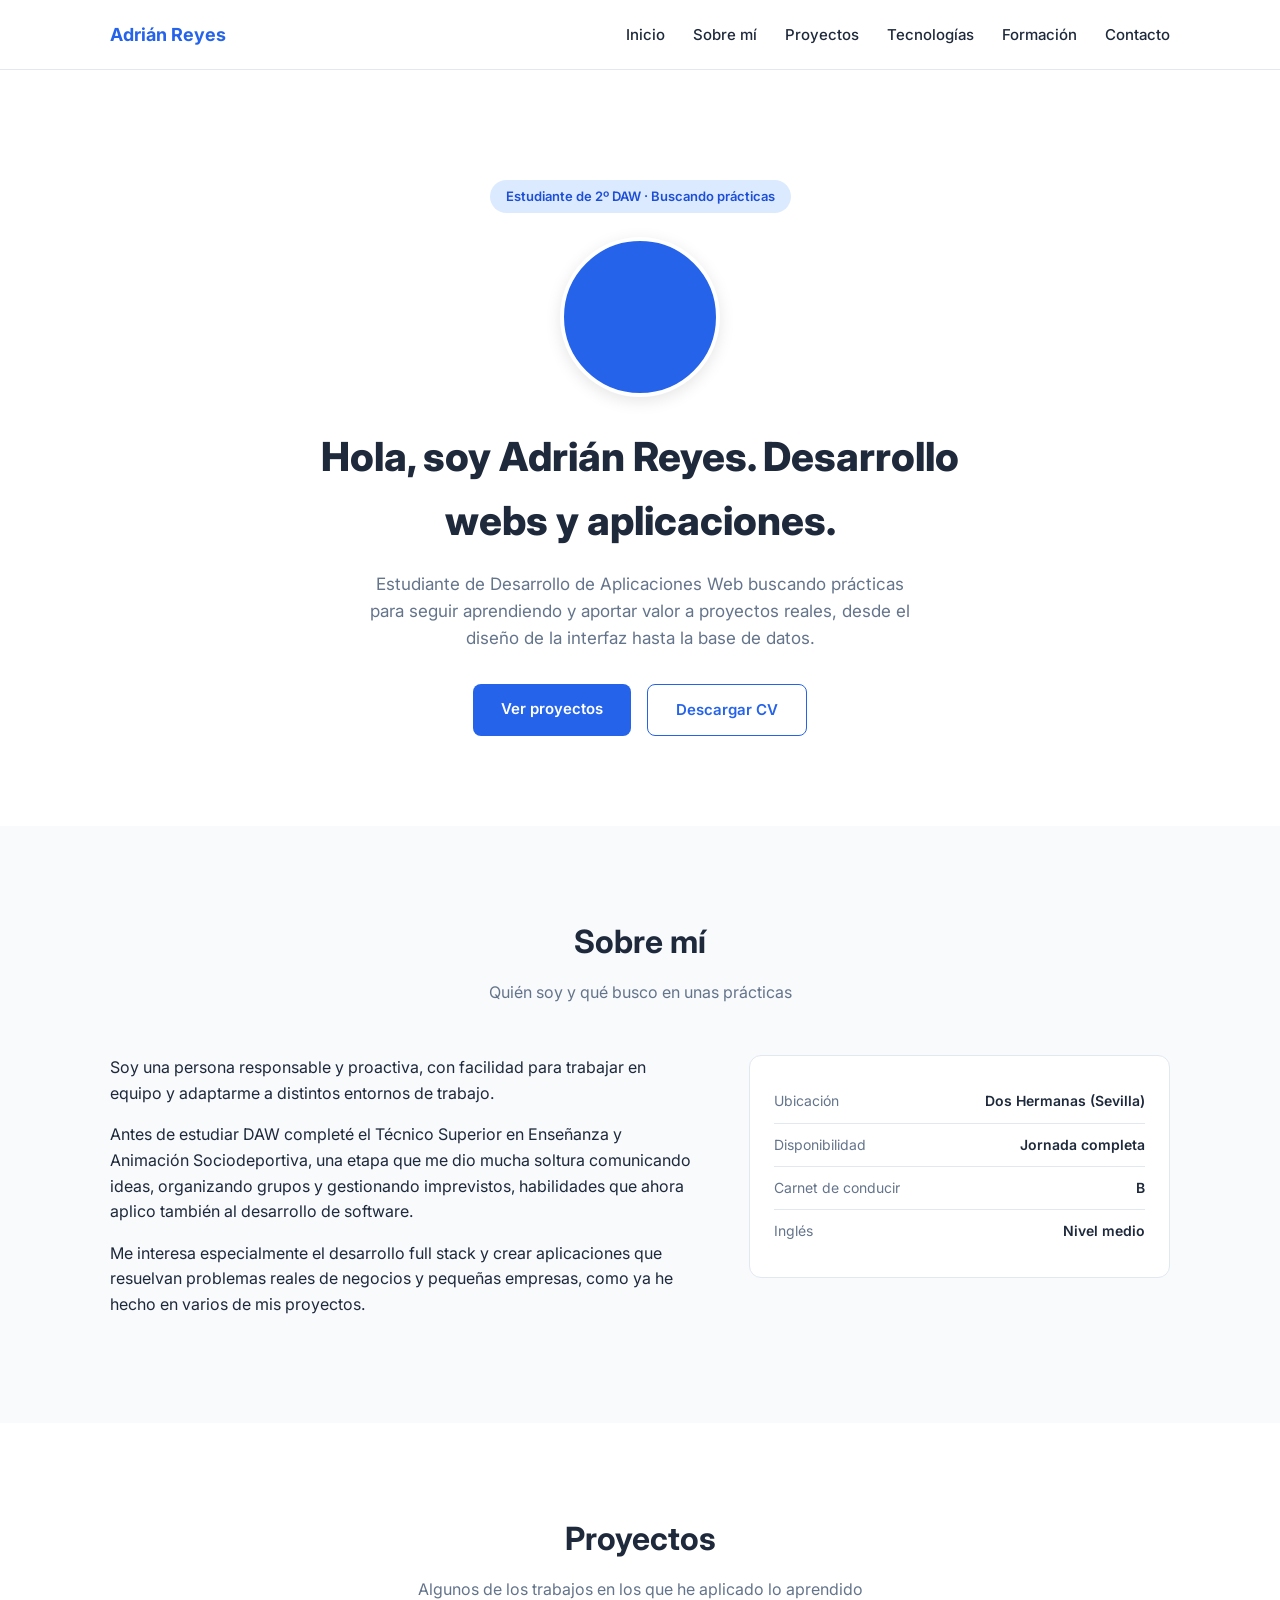
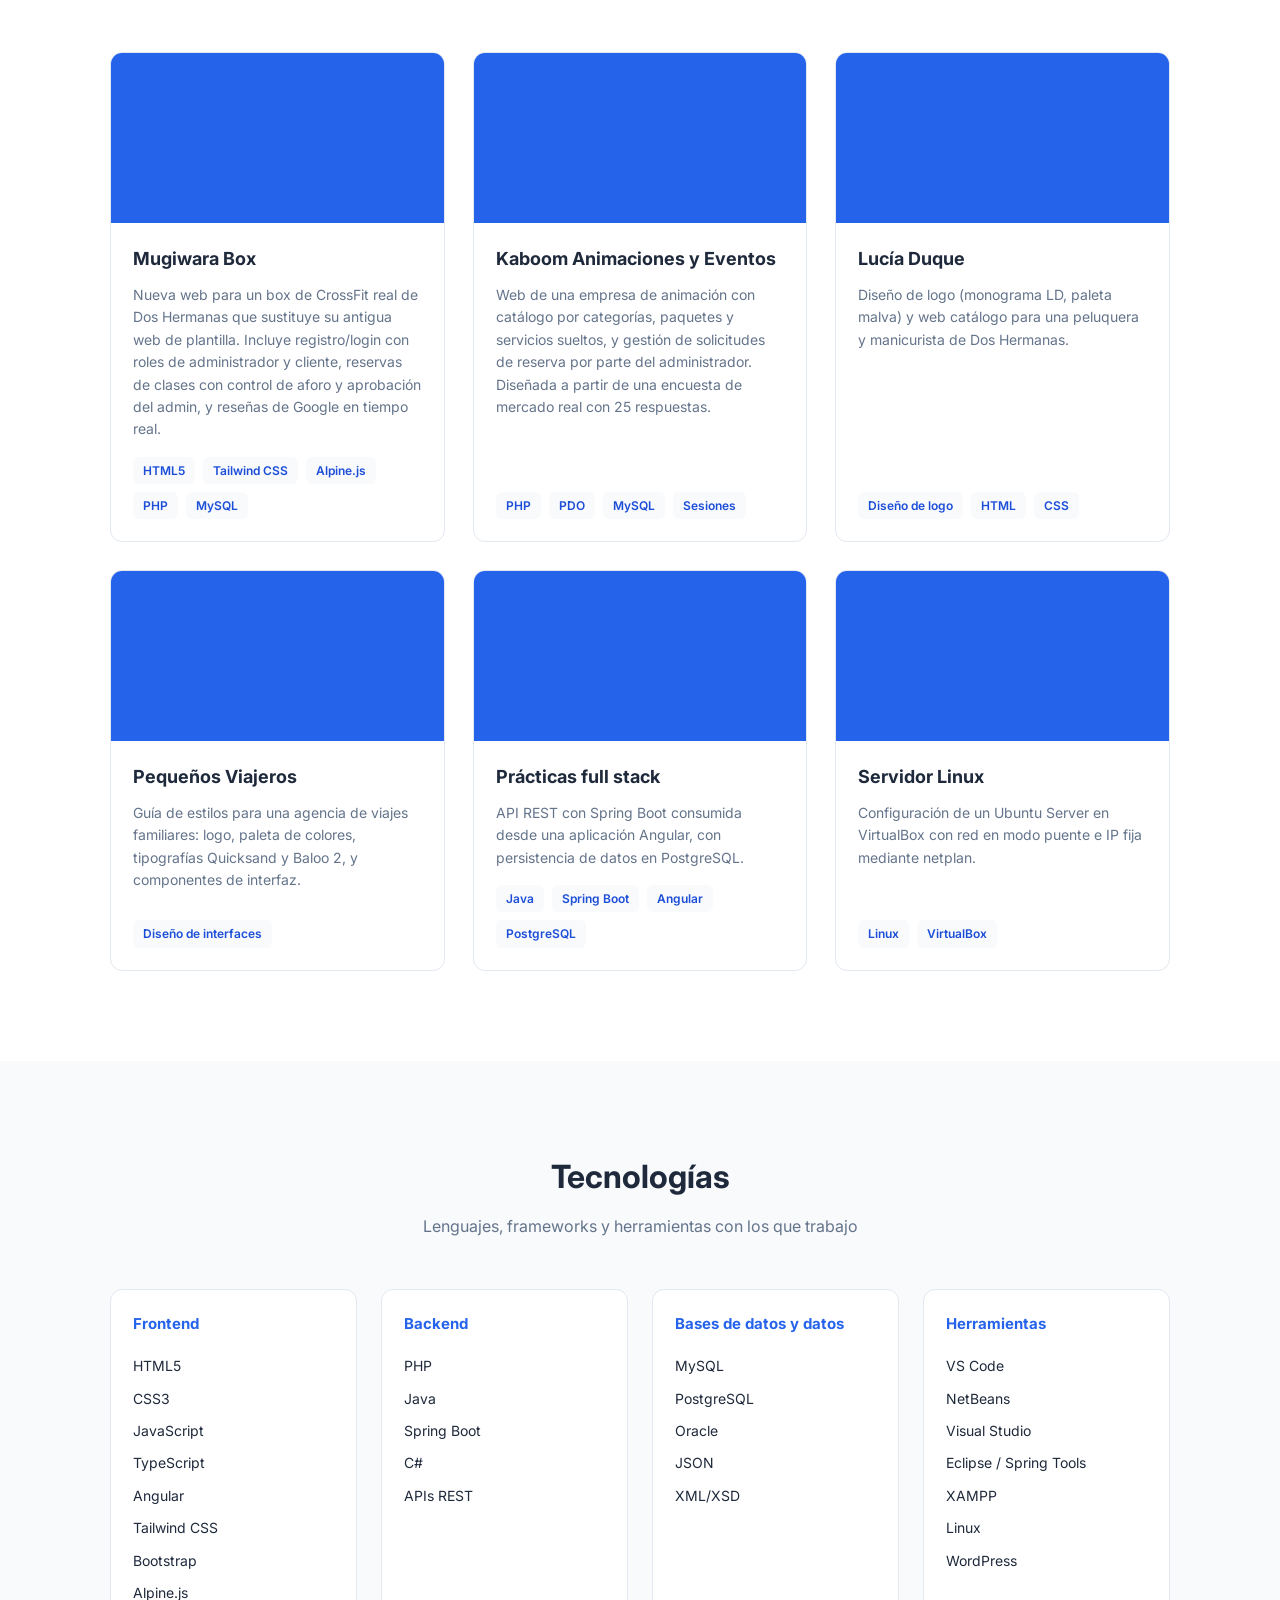
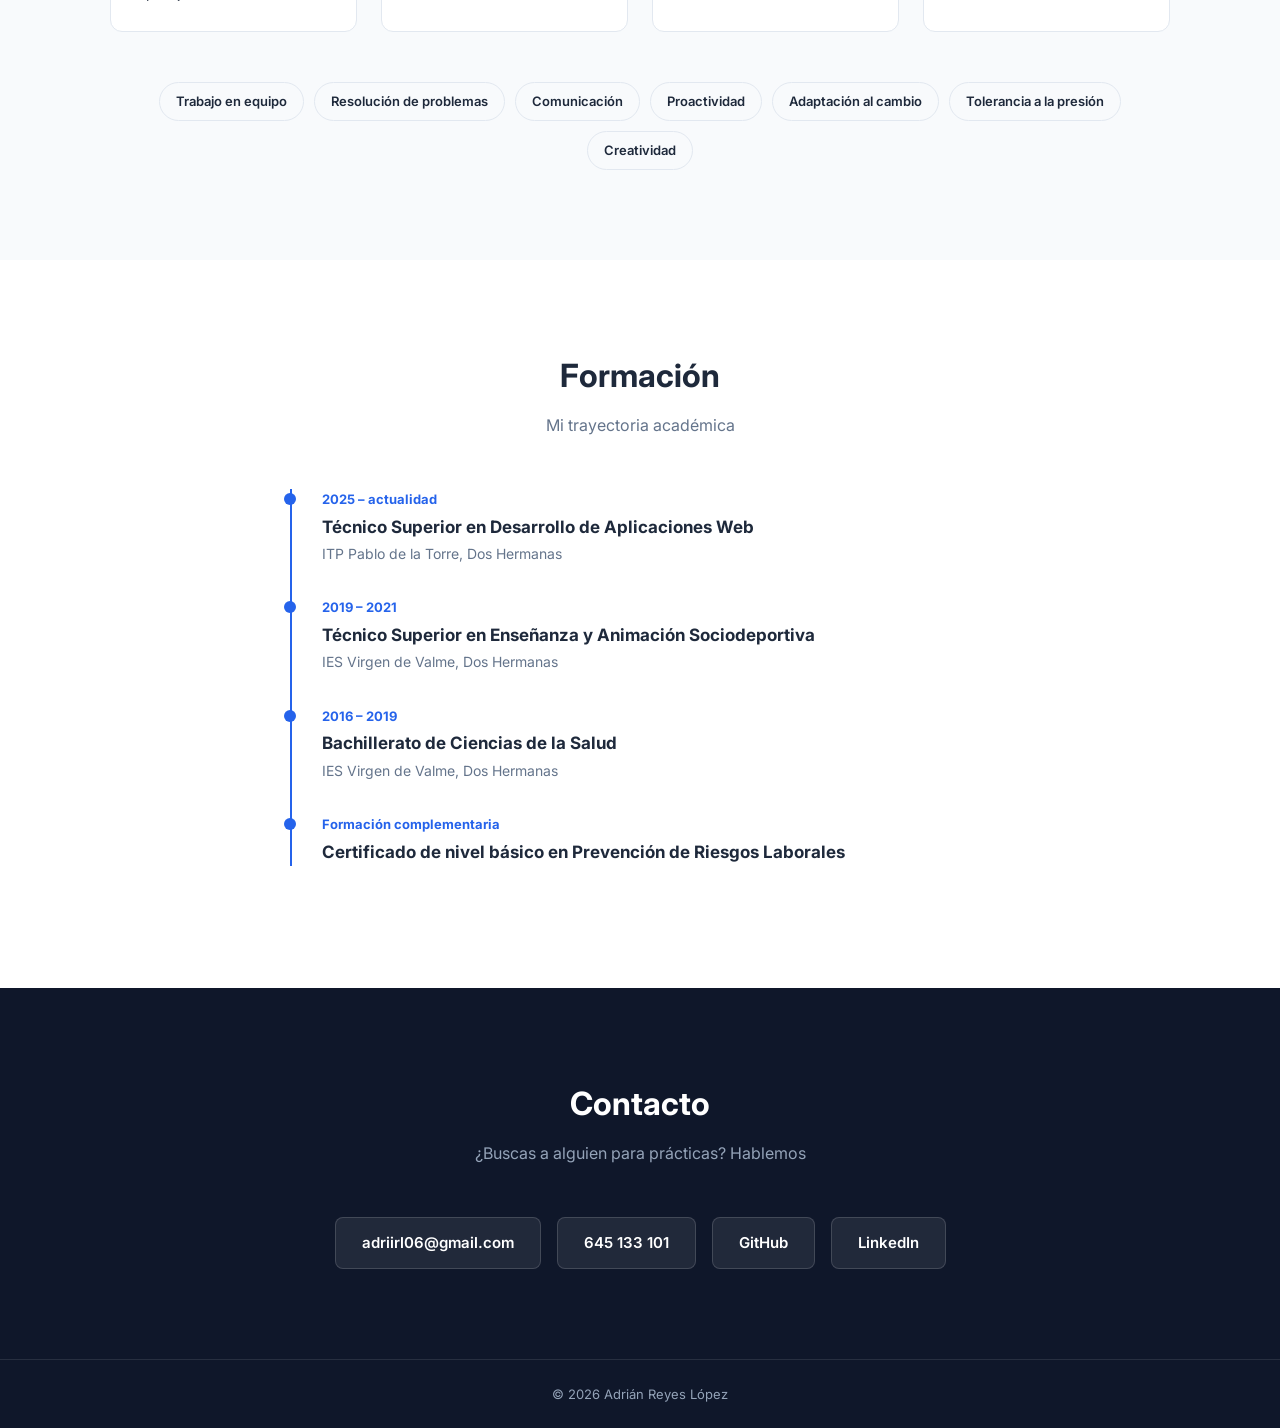
==== index.html @ adaeef22 "Primera versión del portafolio web Portada, sobre mí, proyectos, tecnologías, formación y contacto, " ====
<!DOCTYPE html>
<html lang="es">
<head>
  <meta charset="UTF-8">
  <meta name="viewport" content="width=device-width, initial-scale=1.0">
  <title>Adrián Reyes López · Portafolio</title>
  <link rel="preconnect" href="https://fonts.googleapis.com">
  <link rel="preconnect" href="https://fonts.gstatic.com" crossorigin>
  <link href="https://fonts.googleapis.com/css2?family=Inter:wght@400;500;600;700;800&display=swap" rel="stylesheet">
  <link rel="stylesheet" href="estilos.css">
</head>
<body>

  <!-- ===== CABECERA ===== -->
  <header class="cabecera">
    <div class="contenedor">
      <a href="#portada" class="logo-cabecera">Adrián Reyes</a>
      <nav class="menu-principal">
        <a href="#portada">Inicio</a>
        <a href="#sobre-mi">Sobre mí</a>
        <a href="#proyectos">Proyectos</a>
        <a href="#tecnologias">Tecnologías</a>
        <a href="#formacion">Formación</a>
        <a href="#contacto">Contacto</a>
      </nav>
    </div>
  </header>

  <main>

    <!-- ===== PORTADA ===== -->
    <section id="portada" class="portada">
      <div class="contenedor">
        <span class="etiqueta-portada">Estudiante de 2º DAW · Buscando prácticas</span>
        <div class="foto-perfil"></div>
        <h1 class="titulo-portada">Hola, soy Adrián Reyes. Desarrollo webs y aplicaciones.</h1>
        <p class="texto-portada">
          Estudiante de Desarrollo de Aplicaciones Web buscando prácticas para
          seguir aprendiendo y aportar valor a proyectos reales, desde el
          diseño de la interfaz hasta la base de datos.
        </p>
        <div class="botones-portada">
          <a href="#proyectos" class="boton boton-primario">Ver proyectos</a>
          <a href="cv.html" class="boton boton-secundario">Descargar CV</a>
        </div>
      </div>
    </section>

    <!-- ===== SOBRE MI ===== -->
    <section id="sobre-mi" class="seccion seccion-gris">
      <div class="contenedor">
        <h2 class="titulo-seccion">Sobre mí</h2>
        <p class="subtitulo-seccion">Quién soy y qué busco en unas prácticas</p>
        <div class="bloque-sobre-mi">
          <div class="texto-sobre-mi">
            <p>
              Soy una persona responsable y proactiva, con facilidad para
              trabajar en equipo y adaptarme a distintos entornos de trabajo.
            </p>
            <p>
              Antes de estudiar DAW completé el Técnico Superior en Enseñanza
              y Animación Sociodeportiva, una etapa que me dio mucha soltura
              comunicando ideas, organizando grupos y gestionando imprevistos,
              habilidades que ahora aplico también al desarrollo de software.
            </p>
            <p>
              Me interesa especialmente el desarrollo full stack y crear
              aplicaciones que resuelvan problemas reales de negocios y
              pequeñas empresas, como ya he hecho en varios de mis proyectos.
            </p>
          </div>
          <ul class="lista-datos-rapidos">
            <li><span>Ubicación</span><span>Dos Hermanas (Sevilla)</span></li>
            <li><span>Disponibilidad</span><span>Jornada completa</span></li>
            <li><span>Carnet de conducir</span><span>B</span></li>
            <li><span>Inglés</span><span>Nivel medio</span></li>
          </ul>
        </div>
      </div>
    </section>

    <!-- ===== PROYECTOS ===== -->
    <section id="proyectos" class="seccion">
      <div class="contenedor">
        <h2 class="titulo-seccion">Proyectos</h2>
        <p class="subtitulo-seccion">Algunos de los trabajos en los que he aplicado lo aprendido</p>
        <div class="rejilla-proyectos">

          <article class="tarjeta-proyecto">
            <div class="imagen-proyecto imagen-mugiwara"></div>
            <div class="cuerpo-tarjeta">
              <h3 class="titulo-tarjeta">Mugiwara Box</h3>
              <p class="descripcion-tarjeta">
                Nueva web para un box de CrossFit real de Dos Hermanas que
                sustituye su antigua web de plantilla. Incluye registro/login
                con roles de administrador y cliente, reservas de clases con
                control de aforo y aprobación del admin, y reseñas de Google
                en tiempo real.
              </p>
              <div class="etiquetas-tecnologia">
                <span class="etiqueta-tecnologia">HTML5</span>
                <span class="etiqueta-tecnologia">Tailwind CSS</span>
                <span class="etiqueta-tecnologia">Alpine.js</span>
                <span class="etiqueta-tecnologia">PHP</span>
                <span class="etiqueta-tecnologia">MySQL</span>
              </div>
            </div>
          </article>

          <article class="tarjeta-proyecto">
            <div class="imagen-proyecto imagen-kaboom"></div>
            <div class="cuerpo-tarjeta">
              <h3 class="titulo-tarjeta">Kaboom Animaciones y Eventos</h3>
              <p class="descripcion-tarjeta">
                Web de una empresa de animación con catálogo por categorías,
                paquetes y servicios sueltos, y gestión de solicitudes de
                reserva por parte del administrador. Diseñada a partir de una
                encuesta de mercado real con 25 respuestas.
              </p>
              <div class="etiquetas-tecnologia">
                <span class="etiqueta-tecnologia">PHP</span>
                <span class="etiqueta-tecnologia">PDO</span>
                <span class="etiqueta-tecnologia">MySQL</span>
                <span class="etiqueta-tecnologia">Sesiones</span>
              </div>
            </div>
          </article>

          <article class="tarjeta-proyecto">
            <div class="imagen-proyecto imagen-lucia-duque"></div>
            <div class="cuerpo-tarjeta">
              <h3 class="titulo-tarjeta">Lucía Duque</h3>
              <p class="descripcion-tarjeta">
                Diseño de logo (monograma LD, paleta malva) y web catálogo
                para una peluquera y manicurista de Dos Hermanas.
              </p>
              <div class="etiquetas-tecnologia">
                <span class="etiqueta-tecnologia">Diseño de logo</span>
                <span class="etiqueta-tecnologia">HTML</span>
                <span class="etiqueta-tecnologia">CSS</span>
              </div>
            </div>
          </article>

          <article class="tarjeta-proyecto">
            <div class="imagen-proyecto imagen-pequenos-viajeros"></div>
            <div class="cuerpo-tarjeta">
              <h3 class="titulo-tarjeta">Pequeños Viajeros</h3>
              <p class="descripcion-tarjeta">
                Guía de estilos para una agencia de viajes familiares: logo,
                paleta de colores, tipografías Quicksand y Baloo 2, y
                componentes de interfaz.
              </p>
              <div class="etiquetas-tecnologia">
                <span class="etiqueta-tecnologia">Diseño de interfaces</span>
              </div>
            </div>
          </article>

          <article class="tarjeta-proyecto">
            <div class="imagen-proyecto imagen-spring-angular"></div>
            <div class="cuerpo-tarjeta">
              <h3 class="titulo-tarjeta">Prácticas full stack</h3>
              <p class="descripcion-tarjeta">
                API REST con Spring Boot consumida desde una aplicación
                Angular, con persistencia de datos en PostgreSQL.
              </p>
              <div class="etiquetas-tecnologia">
                <span class="etiqueta-tecnologia">Java</span>
                <span class="etiqueta-tecnologia">Spring Boot</span>
                <span class="etiqueta-tecnologia">Angular</span>
                <span class="etiqueta-tecnologia">PostgreSQL</span>
              </div>
            </div>
          </article>

          <article class="tarjeta-proyecto">
            <div class="imagen-proyecto imagen-ubuntu-server"></div>
            <div class="cuerpo-tarjeta">
              <h3 class="titulo-tarjeta">Servidor Linux</h3>
              <p class="descripcion-tarjeta">
                Configuración de un Ubuntu Server en VirtualBox con red en
                modo puente e IP fija mediante netplan.
              </p>
              <div class="etiquetas-tecnologia">
                <span class="etiqueta-tecnologia">Linux</span>
                <span class="etiqueta-tecnologia">VirtualBox</span>
              </div>
            </div>
          </article>

        </div>
      </div>
    </section>

    <!-- ===== TECNOLOGIAS ===== -->
    <section id="tecnologias" class="seccion seccion-gris">
      <div class="contenedor">
        <h2 class="titulo-seccion">Tecnologías</h2>
        <p class="subtitulo-seccion">Lenguajes, frameworks y herramientas con los que trabajo</p>

        <div class="rejilla-tecnologias">
          <div class="bloque-tecnologia">
            <h3 class="titulo-bloque-tecnologia">Frontend</h3>
            <ul>
              <li>HTML5</li>
              <li>CSS3</li>
              <li>JavaScript</li>
              <li>TypeScript</li>
              <li>Angular</li>
              <li>Tailwind CSS</li>
              <li>Bootstrap</li>
              <li>Alpine.js</li>
            </ul>
          </div>
          <div class="bloque-tecnologia">
            <h3 class="titulo-bloque-tecnologia">Backend</h3>
            <ul>
              <li>PHP</li>
              <li>Java</li>
              <li>Spring Boot</li>
              <li>C#</li>
              <li>APIs REST</li>
            </ul>
          </div>
          <div class="bloque-tecnologia">
            <h3 class="titulo-bloque-tecnologia">Bases de datos y datos</h3>
            <ul>
              <li>MySQL</li>
              <li>PostgreSQL</li>
              <li>Oracle</li>
              <li>JSON</li>
              <li>XML/XSD</li>
            </ul>
          </div>
          <div class="bloque-tecnologia">
            <h3 class="titulo-bloque-tecnologia">Herramientas</h3>
            <ul>
              <li>VS Code</li>
              <li>NetBeans</li>
              <li>Visual Studio</li>
              <li>Eclipse / Spring Tools</li>
              <li>XAMPP</li>
              <li>Linux</li>
              <li>WordPress</li>
            </ul>
          </div>
        </div>

        <div class="habilidades-personales">
          <span class="etiqueta-habilidad">Trabajo en equipo</span>
          <span class="etiqueta-habilidad">Resolución de problemas</span>
          <span class="etiqueta-habilidad">Comunicación</span>
          <span class="etiqueta-habilidad">Proactividad</span>
          <span class="etiqueta-habilidad">Adaptación al cambio</span>
          <span class="etiqueta-habilidad">Tolerancia a la presión</span>
          <span class="etiqueta-habilidad">Creatividad</span>
        </div>
      </div>
    </section>

    <!-- ===== FORMACION ===== -->
    <section id="formacion" class="seccion">
      <div class="contenedor">
        <h2 class="titulo-seccion">Formación</h2>
        <p class="subtitulo-seccion">Mi trayectoria académica</p>

        <div class="linea-tiempo">
          <div class="elemento-tiempo">
            <p class="fecha-tiempo">2025 – actualidad</p>
            <h3 class="titulo-tiempo">Técnico Superior en Desarrollo de Aplicaciones Web</h3>
            <p class="lugar-tiempo">ITP Pablo de la Torre, Dos Hermanas</p>
          </div>
          <div class="elemento-tiempo">
            <p class="fecha-tiempo">2019 – 2021</p>
            <h3 class="titulo-tiempo">Técnico Superior en Enseñanza y Animación Sociodeportiva</h3>
            <p class="lugar-tiempo">IES Virgen de Valme, Dos Hermanas</p>
          </div>
          <div class="elemento-tiempo">
            <p class="fecha-tiempo">2016 – 2019</p>
            <h3 class="titulo-tiempo">Bachillerato de Ciencias de la Salud</h3>
            <p class="lugar-tiempo">IES Virgen de Valme, Dos Hermanas</p>
          </div>
          <div class="elemento-tiempo">
            <p class="fecha-tiempo">Formación complementaria</p>
            <h3 class="titulo-tiempo">Certificado de nivel básico en Prevención de Riesgos Laborales</h3>
          </div>
        </div>
      </div>
    </section>

    <!-- ===== CONTACTO ===== -->
    <section id="contacto" class="seccion seccion-contacto">
      <div class="contenedor">
        <h2 class="titulo-seccion">Contacto</h2>
        <p class="subtitulo-seccion">¿Buscas a alguien para prácticas? Hablemos</p>
        <div class="enlaces-contacto">
          <a class="enlace-contacto" href="mailto:adriirl06@gmail.com">adriirl06@gmail.com</a>
          <a class="enlace-contacto" href="tel:+34645133101">645 133 101</a>
          <!-- Cambiar TU-USUARIO por el nombre de usuario real de GitHub -->
          <a class="enlace-contacto" href="https://github.com/TU-USUARIO" target="_blank" rel="noopener">GitHub</a>
          <!-- Cambiar TU-PERFIL por el identificador real de LinkedIn -->
          <a class="enlace-contacto" href="https://www.linkedin.com/in/TU-PERFIL" target="_blank" rel="noopener">LinkedIn</a>
        </div>
      </div>
    </section>

  </main>

  <!-- ===== PIE ===== -->
  <footer class="pie-pagina">
    <p>© 2026 Adrián Reyes López</p>
  </footer>

</body>
</html>
---- estilos.css ----
/* =====================================================
   VARIABLES Y BASE
===================================================== */
:root {
  --azul: #2563eb;
  --azul-oscuro: #1d4ed8;
  --blanco: #ffffff;
  --gris-claro: #f8fafc;
  --oscuro: #0f172a;
  --texto: #1e293b;
  --texto-suave: #64748b;
  --borde: #e2e8f0;
}

* {
  margin: 0;
  padding: 0;
  box-sizing: border-box;
}

html {
  scroll-behavior: smooth;
  scroll-padding-top: 80px;
}

body {
  font-family: "Inter", Arial, sans-serif;
  color: var(--texto);
  background-color: var(--blanco);
  line-height: 1.6;
}

img {
  max-width: 100%;
  display: block;
}

a {
  text-decoration: none;
  color: inherit;
}

ul {
  list-style: none;
}

.contenedor {
  max-width: 1100px;
  margin: 0 auto;
  padding: 0 20px;
}

/* =====================================================
   CABECERA
===================================================== */
.cabecera {
  position: fixed;
  top: 0;
  left: 0;
  width: 100%;
  height: 70px;
  background-color: var(--blanco);
  border-bottom: 1px solid var(--borde);
  z-index: 1000;
}

.cabecera .contenedor {
  height: 70px;
  display: flex;
  align-items: center;
  justify-content: space-between;
}

.logo-cabecera {
  font-weight: 700;
  font-size: 18px;
  color: var(--azul);
}

.menu-principal {
  display: flex;
  gap: 28px;
}

.menu-principal a {
  font-size: 15px;
  font-weight: 500;
  color: var(--texto);
  transition: color 0.2s ease;
}

.menu-principal a:hover {
  color: var(--azul);
}

/* =====================================================
   SECCIONES GENERALES
===================================================== */
.seccion {
  padding: 90px 0;
}

.seccion-gris {
  background-color: var(--gris-claro);
}

.titulo-seccion {
  font-size: 32px;
  font-weight: 700;
  text-align: center;
  margin-bottom: 12px;
}

.subtitulo-seccion {
  font-size: 16px;
  color: var(--texto-suave);
  text-align: center;
  max-width: 600px;
  margin: 0 auto 50px;
}

/* =====================================================
   PORTADA
===================================================== */
.portada {
  padding-top: 180px;
  padding-bottom: 90px;
  text-align: center;
}

.etiqueta-portada {
  display: inline-block;
  background-color: #dbeafe;
  color: var(--azul-oscuro);
  font-size: 13px;
  font-weight: 600;
  padding: 6px 16px;
  border-radius: 20px;
  margin-bottom: 24px;
}

.foto-perfil {
  width: 160px;
  height: 160px;
  border-radius: 50%;
  margin: 0 auto 28px;
  background-color: var(--azul);
  background-image: url("img/perfil.jpg");
  background-size: cover;
  background-position: center;
  border: 4px solid var(--blanco);
  box-shadow: 0 4px 16px rgba(0, 0, 0, 0.1);
}

.titulo-portada {
  font-size: 40px;
  font-weight: 800;
  max-width: 700px;
  margin: 0 auto 18px;
}

.texto-portada {
  font-size: 17px;
  color: var(--texto-suave);
  max-width: 560px;
  margin: 0 auto 32px;
}

.botones-portada {
  display: flex;
  gap: 16px;
  justify-content: center;
  flex-wrap: wrap;
}

.boton {
  display: inline-block;
  padding: 13px 28px;
  border-radius: 8px;
  font-size: 15px;
  font-weight: 600;
  transition: opacity 0.2s ease, transform 0.15s ease;
}

.boton:hover {
  transform: translateY(-2px);
}

.boton-primario {
  background-color: var(--azul);
  color: var(--blanco);
}

.boton-secundario {
  background-color: var(--blanco);
  color: var(--azul);
  border: 1px solid var(--azul);
}

/* =====================================================
   SOBRE MI
===================================================== */
.bloque-sobre-mi {
  display: grid;
  grid-template-columns: 1.4fr 1fr;
  gap: 50px;
  align-items: start;
}

.texto-sobre-mi p {
  margin-bottom: 16px;
  color: var(--texto);
}

.lista-datos-rapidos {
  background-color: var(--blanco);
  border: 1px solid var(--borde);
  border-radius: 12px;
  padding: 24px;
}

.lista-datos-rapidos li {
  display: flex;
  justify-content: space-between;
  padding: 10px 0;
  border-bottom: 1px solid var(--borde);
  font-size: 14px;
}

.lista-datos-rapidos li:last-child {
  border-bottom: none;
}

.lista-datos-rapidos span:first-child {
  color: var(--texto-suave);
}

.lista-datos-rapidos span:last-child {
  font-weight: 600;
}

/* =====================================================
   PROYECTOS
===================================================== */
.rejilla-proyectos {
  display: grid;
  grid-template-columns: repeat(3, 1fr);
  gap: 28px;
}

.tarjeta-proyecto {
  background-color: var(--blanco);
  border: 1px solid var(--borde);
  border-radius: 12px;
  overflow: hidden;
  display: flex;
  flex-direction: column;
  transition: transform 0.2s ease, box-shadow 0.2s ease;
}

.tarjeta-proyecto:hover {
  transform: translateY(-4px);
  box-shadow: 0 10px 24px rgba(0, 0, 0, 0.08);
}

.imagen-proyecto {
  height: 170px;
  width: 100%;
  background-color: var(--azul);
  background-size: cover;
  background-position: center;
}

.imagen-mugiwara { background-image: url("img/mugiwara.jpg"); }
.imagen-kaboom { background-image: url("img/kaboom.jpg"); }
.imagen-lucia-duque { background-image: url("img/lucia-duque.jpg"); }
.imagen-pequenos-viajeros { background-image: url("img/pequenos-viajeros.jpg"); }
.imagen-spring-angular { background-image: url("img/spring-angular.jpg"); }
.imagen-ubuntu-server { background-image: url("img/ubuntu-server.jpg"); }

.cuerpo-tarjeta {
  padding: 22px;
  display: flex;
  flex-direction: column;
  flex: 1;
}

.titulo-tarjeta {
  font-size: 18px;
  font-weight: 700;
  margin-bottom: 10px;
}

.descripcion-tarjeta {
  font-size: 14px;
  color: var(--texto-suave);
  margin-bottom: 16px;
  flex: 1;
}

.etiquetas-tecnologia {
  display: flex;
  flex-wrap: wrap;
  gap: 8px;
}

.etiqueta-tecnologia {
  background-color: var(--gris-claro);
  color: var(--azul-oscuro);
  font-size: 12px;
  font-weight: 600;
  padding: 4px 10px;
  border-radius: 6px;
}

/* =====================================================
   TECNOLOGIAS
===================================================== */
.rejilla-tecnologias {
  display: grid;
  grid-template-columns: repeat(4, 1fr);
  gap: 24px;
  margin-bottom: 50px;
}

.bloque-tecnologia {
  background-color: var(--blanco);
  border: 1px solid var(--borde);
  border-radius: 12px;
  padding: 22px;
}

.titulo-bloque-tecnologia {
  font-size: 15px;
  font-weight: 700;
  color: var(--azul);
  margin-bottom: 14px;
}

.bloque-tecnologia ul li {
  font-size: 14px;
  padding: 5px 0;
  color: var(--texto);
}

.habilidades-personales {
  display: flex;
  flex-wrap: wrap;
  gap: 10px;
  justify-content: center;
}

.etiqueta-habilidad {
  background-color: var(--gris-claro);
  border: 1px solid var(--borde);
  font-size: 13px;
  font-weight: 600;
  padding: 8px 16px;
  border-radius: 20px;
}

/* =====================================================
   FORMACION
===================================================== */
.linea-tiempo {
  max-width: 700px;
  margin: 0 auto;
  border-left: 2px solid var(--azul);
  padding-left: 30px;
}

.elemento-tiempo {
  position: relative;
  margin-bottom: 32px;
}

.elemento-tiempo::before {
  content: "";
  position: absolute;
  left: -38px;
  top: 4px;
  width: 12px;
  height: 12px;
  border-radius: 50%;
  background-color: var(--azul);
}

.fecha-tiempo {
  font-size: 13px;
  font-weight: 700;
  color: var(--azul);
  margin-bottom: 4px;
}

.titulo-tiempo {
  font-size: 17px;
  font-weight: 700;
  margin-bottom: 2px;
}

.lugar-tiempo {
  font-size: 14px;
  color: var(--texto-suave);
}

/* =====================================================
   CONTACTO
===================================================== */
.seccion-contacto {
  background-color: var(--oscuro);
  color: var(--blanco);
  text-align: center;
}

.seccion-contacto .titulo-seccion,
.seccion-contacto .subtitulo-seccion {
  color: var(--blanco);
}

.seccion-contacto .subtitulo-seccion {
  color: #94a3b8;
}

.enlaces-contacto {
  display: flex;
  flex-wrap: wrap;
  gap: 16px;
  justify-content: center;
}

.enlace-contacto {
  background-color: rgba(255, 255, 255, 0.08);
  border: 1px solid rgba(255, 255, 255, 0.15);
  padding: 13px 26px;
  border-radius: 8px;
  font-size: 15px;
  font-weight: 600;
  transition: background-color 0.2s ease;
}

.enlace-contacto:hover {
  background-color: var(--azul);
}

/* =====================================================
   PIE DE PAGINA
===================================================== */
.pie-pagina {
  background-color: var(--oscuro);
  color: #94a3b8;
  text-align: center;
  font-size: 13px;
  padding: 24px 0;
  border-top: 1px solid rgba(255, 255, 255, 0.1);
}

/* =====================================================
   RESPONSIVE: TABLET
===================================================== */
@media (max-width: 1024px) {
  .rejilla-proyectos {
    grid-template-columns: repeat(2, 1fr);
  }

  .rejilla-tecnologias {
    grid-template-columns: repeat(2, 1fr);
  }

  .bloque-sobre-mi {
    grid-template-columns: 1fr;
  }
}

/* =====================================================
   RESPONSIVE: MOVIL
===================================================== */
@media (max-width: 640px) {
  .cabecera .contenedor {
    gap: 12px;
  }

  .menu-principal {
    gap: 14px;
    overflow-x: auto;
    -webkit-overflow-scrolling: touch;
    scrollbar-width: none;
  }

  .menu-principal::-webkit-scrollbar {
    display: none;
  }

  .menu-principal a {
    font-size: 13px;
    white-space: nowrap;
  }

  .titulo-portada {
    font-size: 30px;
  }

  .seccion {
    padding: 60px 0;
  }

  .rejilla-proyectos {
    grid-template-columns: 1fr;
  }

  .rejilla-tecnologias {
    grid-template-columns: 1fr;
  }
}

/* =====================================================
   PAGINA CV (impresion)
===================================================== */
.pagina-cv {
  max-width: 800px;
  margin: 40px auto;
  background-color: var(--blanco);
  border: 1px solid var(--borde);
  padding: 50px;
}

.barra-acciones-cv {
  max-width: 800px;
  margin: 20px auto 0;
  display: flex;
  justify-content: space-between;
  align-items: center;
}

.cabecera-cv {
  display: flex;
  justify-content: space-between;
  align-items: center;
  gap: 24px;
  border-bottom: 3px solid var(--azul);
  padding-bottom: 24px;
  margin-bottom: 24px;
}

.foto-cv {
  width: 90px;
  height: 90px;
  border-radius: 50%;
  background-color: var(--azul);
  background-image: url("img/perfil.jpg");
  background-size: cover;
  background-position: center;
  flex-shrink: 0;
}

.nombre-cv {
  font-size: 26px;
  font-weight: 800;
}

.puesto-cv {
  font-size: 14px;
  color: var(--azul);
  font-weight: 600;
  margin-bottom: 8px;
}

.datos-contacto-cv {
  display: flex;
  flex-wrap: wrap;
  gap: 14px;
  font-size: 12px;
  color: var(--texto-suave);
}

.seccion-cv {
  margin-bottom: 20px;
}

.titulo-seccion-cv {
  font-size: 14px;
  font-weight: 700;
  color: var(--azul);
  text-transform: uppercase;
  letter-spacing: 0.5px;
  margin-bottom: 10px;
  border-bottom: 1px solid var(--borde);
  padding-bottom: 8px;
}

.texto-cv {
  font-size: 13px;
  color: var(--texto);
  margin-bottom: 6px;
}

.elemento-cv {
  margin-bottom: 10px;
}

.titulo-elemento-cv {
  font-size: 13px;
  font-weight: 700;
}

.detalle-elemento-cv {
  font-size: 12px;
  color: var(--texto-suave);
}

.rejilla-cv-dos-columnas {
  display: grid;
  grid-template-columns: 1fr 1fr;
  gap: 30px;
}

.lista-cv li {
  font-size: 12px;
  padding: 2px 0;
}

@media print {
  @page {
    size: A4;
    margin: 12mm;
  }

  .no-imprimir {
    display: none;
  }

  body {
    background-color: var(--blanco);
  }

  .pagina-cv {
    margin: 0;
    border: none;
    padding: 0;
  }

  .foto-cv,
  .foto-perfil {
    print-color-adjust: exact;
    -webkit-print-color-adjust: exact;
  }
}
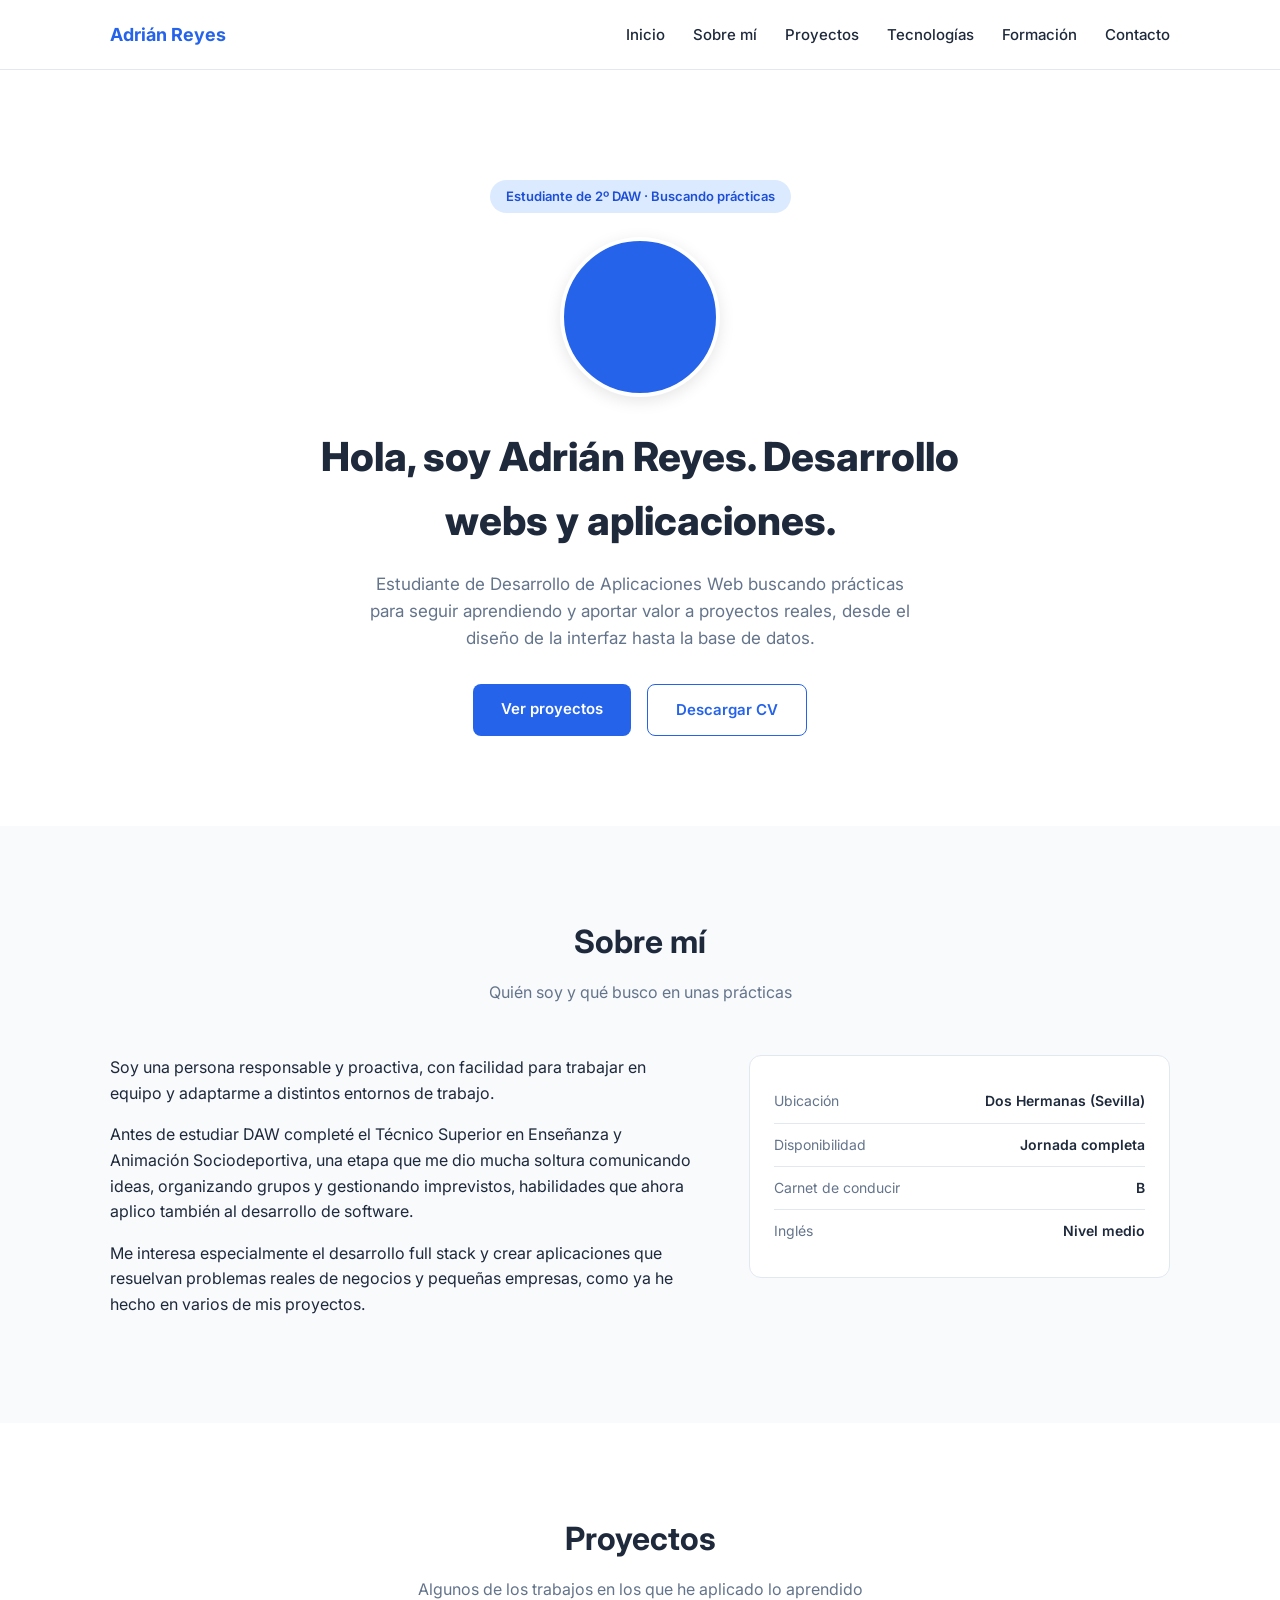
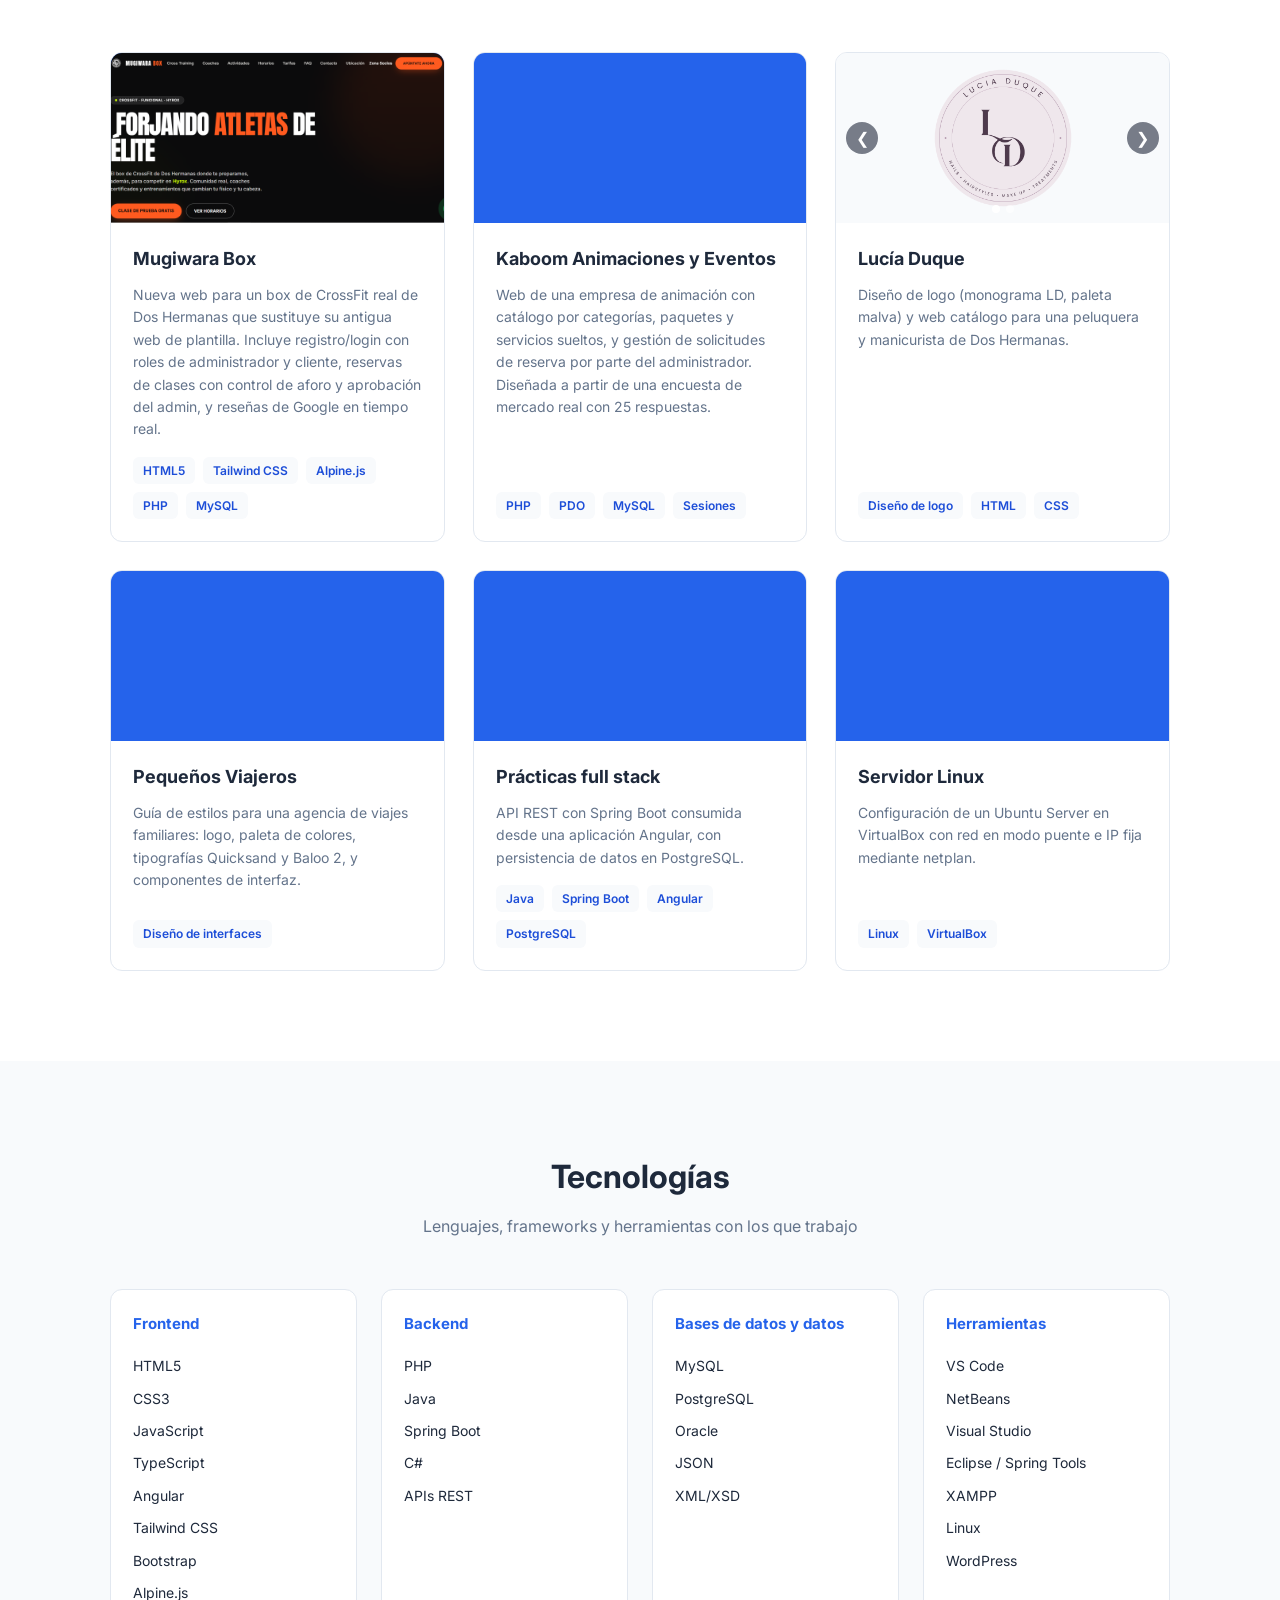
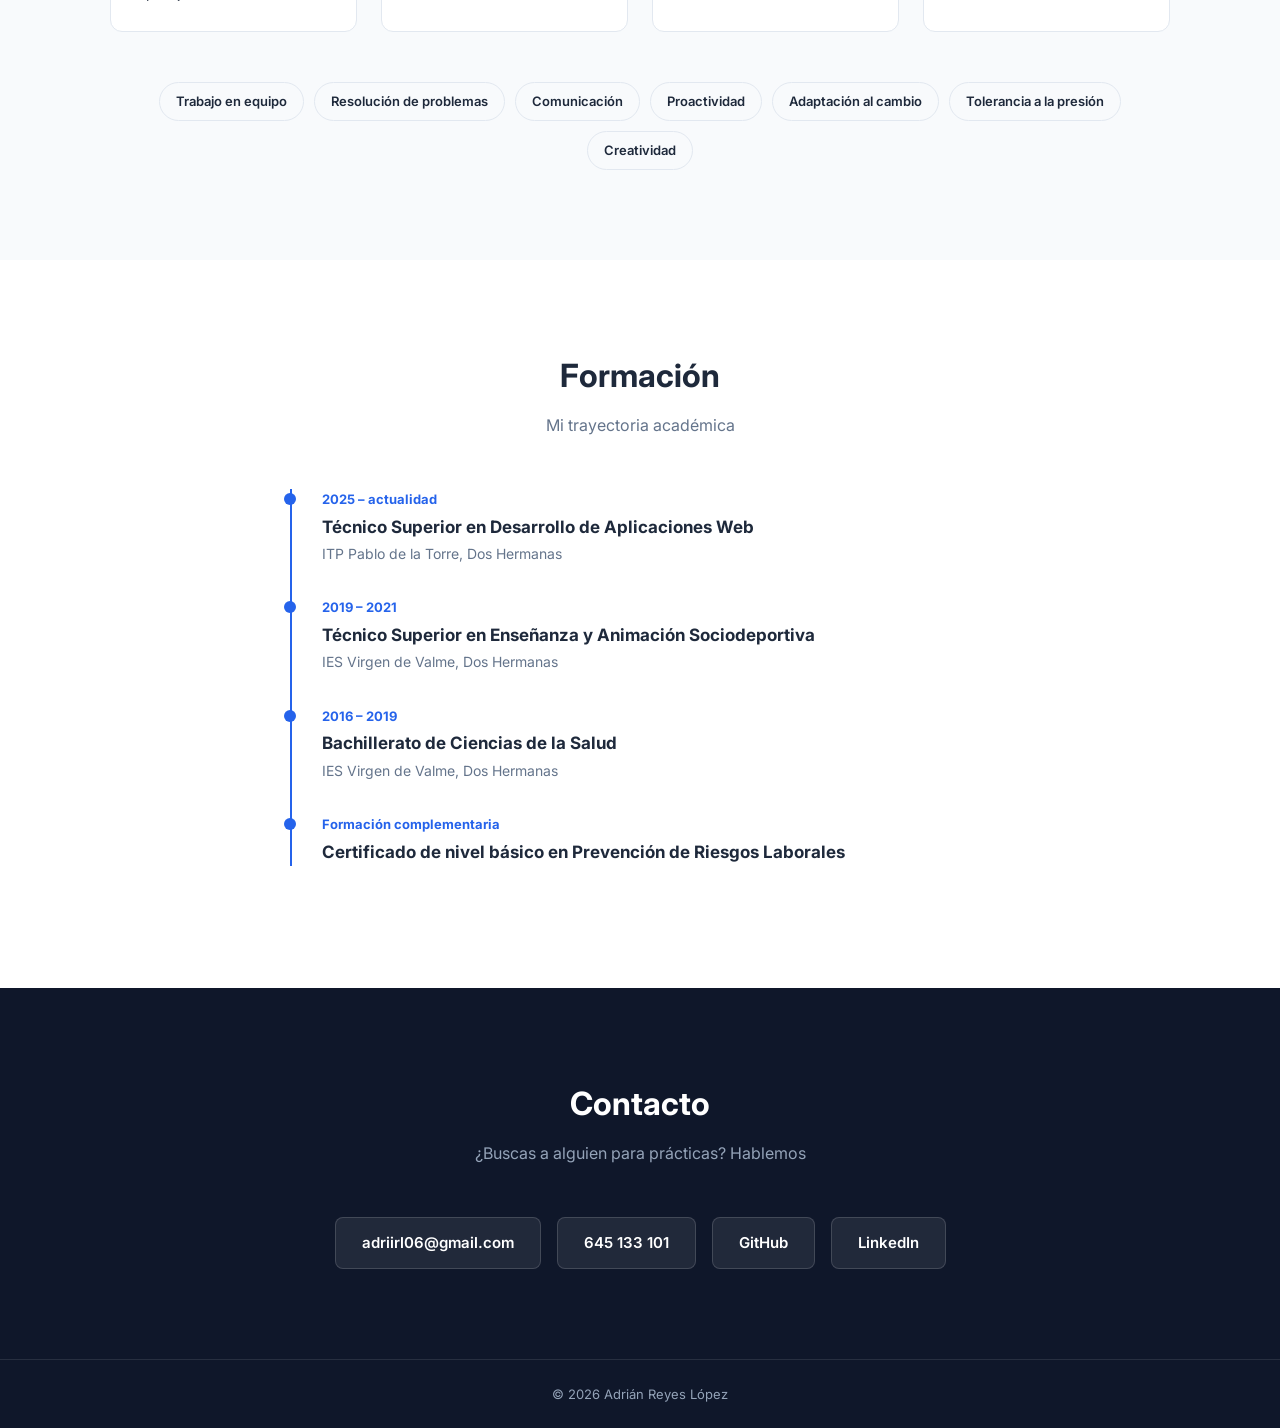
==== commit fa1dede5: "Añade carrusel de imágenes reutilizable a Mugiwara Box, Kaboom y Lucía Duque Flechas, puntos de nave" ====
--- a/index.html
+++ b/index.html
@@ -87,7 +87,7 @@
         <div class="rejilla-proyectos">
 
           <article class="tarjeta-proyecto">
-            <div class="imagen-proyecto imagen-mugiwara"></div>
+            <div class="carrusel" data-prefijo="mugiwara" data-max="6"></div>
             <div class="cuerpo-tarjeta">
               <h3 class="titulo-tarjeta">Mugiwara Box</h3>
               <p class="descripcion-tarjeta">
@@ -108,7 +108,7 @@
           </article>
 
           <article class="tarjeta-proyecto">
-            <div class="imagen-proyecto imagen-kaboom"></div>
+            <div class="carrusel" data-prefijo="kaboom" data-max="6"></div>
             <div class="cuerpo-tarjeta">
               <h3 class="titulo-tarjeta">Kaboom Animaciones y Eventos</h3>
               <p class="descripcion-tarjeta">
@@ -127,7 +127,7 @@
           </article>
 
           <article class="tarjeta-proyecto">
-            <div class="imagen-proyecto imagen-lucia-duque"></div>
+            <div class="carrusel" data-prefijo="lucia-duque" data-max="6" data-ajuste="contain"></div>
             <div class="cuerpo-tarjeta">
               <h3 class="titulo-tarjeta">Lucía Duque</h3>
               <p class="descripcion-tarjeta">
@@ -297,10 +297,8 @@
         <div class="enlaces-contacto">
           <a class="enlace-contacto" href="mailto:adriirl06@gmail.com">adriirl06@gmail.com</a>
           <a class="enlace-contacto" href="tel:+34645133101">645 133 101</a>
-          <!-- Cambiar TU-USUARIO por el nombre de usuario real de GitHub -->
-          <a class="enlace-contacto" href="https://github.com/TU-USUARIO" target="_blank" rel="noopener">GitHub</a>
-          <!-- Cambiar TU-PERFIL por el identificador real de LinkedIn -->
-          <a class="enlace-contacto" href="https://www.linkedin.com/in/TU-PERFIL" target="_blank" rel="noopener">LinkedIn</a>
+          <a class="enlace-contacto" href="https://github.com/Adrelo12" target="_blank" rel="noopener">GitHub</a>
+          <a class="enlace-contacto" href="https://www.linkedin.com/in/adri%C3%A1n-reyes-l%C3%B3pez-232187347/" target="_blank" rel="noopener">LinkedIn</a>
         </div>
       </div>
     </section>
@@ -312,5 +310,6 @@
     <p>© 2026 Adrián Reyes López</p>
   </footer>
 
+  <script src="carrusel.js" defer></script>
 </body>
 </html>
--- a/estilos.css
+++ b/estilos.css
@@ -271,12 +271,174 @@
   background-position: center;
 }
 
-.imagen-mugiwara { background-image: url("img/mugiwara.jpg"); }
-.imagen-kaboom { background-image: url("img/kaboom.jpg"); }
-.imagen-lucia-duque { background-image: url("img/lucia-duque.jpg"); }
 .imagen-pequenos-viajeros { background-image: url("img/pequenos-viajeros.jpg"); }
 .imagen-spring-angular { background-image: url("img/spring-angular.jpg"); }
 .imagen-ubuntu-server { background-image: url("img/ubuntu-server.jpg"); }
+
+/* ===== CARRUSEL DE PROYECTOS ===== */
+.carrusel {
+  position: relative;
+  height: 170px;
+  width: 100%;
+  background-color: var(--azul);
+  overflow: hidden;
+}
+
+.carrusel-ajuste-contain {
+  background-color: var(--gris-claro);
+}
+
+.pista-carrusel {
+  display: flex;
+  height: 100%;
+  width: 100%;
+  overflow-x: auto;
+  scroll-snap-type: x mandatory;
+  scrollbar-width: none;
+}
+
+.pista-carrusel::-webkit-scrollbar {
+  display: none;
+}
+
+.diapositiva-carrusel {
+  flex: 0 0 100%;
+  height: 100%;
+  scroll-snap-align: start;
+}
+
+.diapositiva-carrusel img {
+  display: block;
+  width: 100%;
+  height: 100%;
+  object-fit: cover;
+  cursor: zoom-in;
+}
+
+.carrusel-ajuste-contain .diapositiva-carrusel img {
+  object-fit: contain;
+  padding: 16px;
+}
+
+.flecha-carrusel {
+  position: absolute;
+  top: 50%;
+  transform: translateY(-50%);
+  width: 32px;
+  height: 32px;
+  border: none;
+  border-radius: 50%;
+  background-color: rgba(15, 23, 42, 0.55);
+  color: var(--blanco);
+  font-size: 16px;
+  display: flex;
+  align-items: center;
+  justify-content: center;
+  cursor: pointer;
+  transition: background-color 0.2s ease;
+}
+
+.flecha-carrusel:hover {
+  background-color: rgba(15, 23, 42, 0.8);
+}
+
+.flecha-carrusel-anterior { left: 10px; }
+.flecha-carrusel-siguiente { right: 10px; }
+
+.puntos-carrusel {
+  position: absolute;
+  bottom: 10px;
+  left: 0;
+  width: 100%;
+  display: flex;
+  justify-content: center;
+  gap: 6px;
+}
+
+.punto-carrusel {
+  width: 8px;
+  height: 8px;
+  padding: 0;
+  border: none;
+  border-radius: 50%;
+  background-color: rgba(255, 255, 255, 0.6);
+  cursor: pointer;
+}
+
+.punto-carrusel-activo {
+  background-color: var(--blanco);
+}
+
+/* ===== LIGHTBOX ===== */
+.lightbox-overlay {
+  position: fixed;
+  inset: 0;
+  display: flex;
+  align-items: center;
+  justify-content: center;
+  background-color: rgba(15, 23, 42, 0.92);
+  opacity: 0;
+  visibility: hidden;
+  transition: opacity 0.2s ease;
+  z-index: 2000;
+}
+
+.lightbox-overlay-visible {
+  opacity: 1;
+  visibility: visible;
+}
+
+.lightbox-imagen {
+  max-width: 90vw;
+  max-height: 85vh;
+  object-fit: contain;
+  border-radius: 8px;
+}
+
+.lightbox-cerrar,
+.lightbox-anterior,
+.lightbox-siguiente {
+  position: absolute;
+  border: none;
+  border-radius: 50%;
+  background-color: rgba(255, 255, 255, 0.1);
+  color: var(--blanco);
+  display: flex;
+  align-items: center;
+  justify-content: center;
+  cursor: pointer;
+  transition: background-color 0.2s ease;
+}
+
+.lightbox-cerrar:hover,
+.lightbox-anterior:hover,
+.lightbox-siguiente:hover {
+  background-color: rgba(255, 255, 255, 0.2);
+}
+
+.lightbox-cerrar {
+  top: 20px;
+  right: 20px;
+  width: 40px;
+  height: 40px;
+  font-size: 24px;
+}
+
+.lightbox-anterior,
+.lightbox-siguiente {
+  top: 50%;
+  transform: translateY(-50%);
+  width: 48px;
+  height: 48px;
+  font-size: 20px;
+}
+
+.lightbox-anterior { left: 20px; }
+.lightbox-siguiente { right: 20px; }
+
+body.bloquear-scroll {
+  overflow: hidden;
+}
 
 .cuerpo-tarjeta {
   padding: 22px;
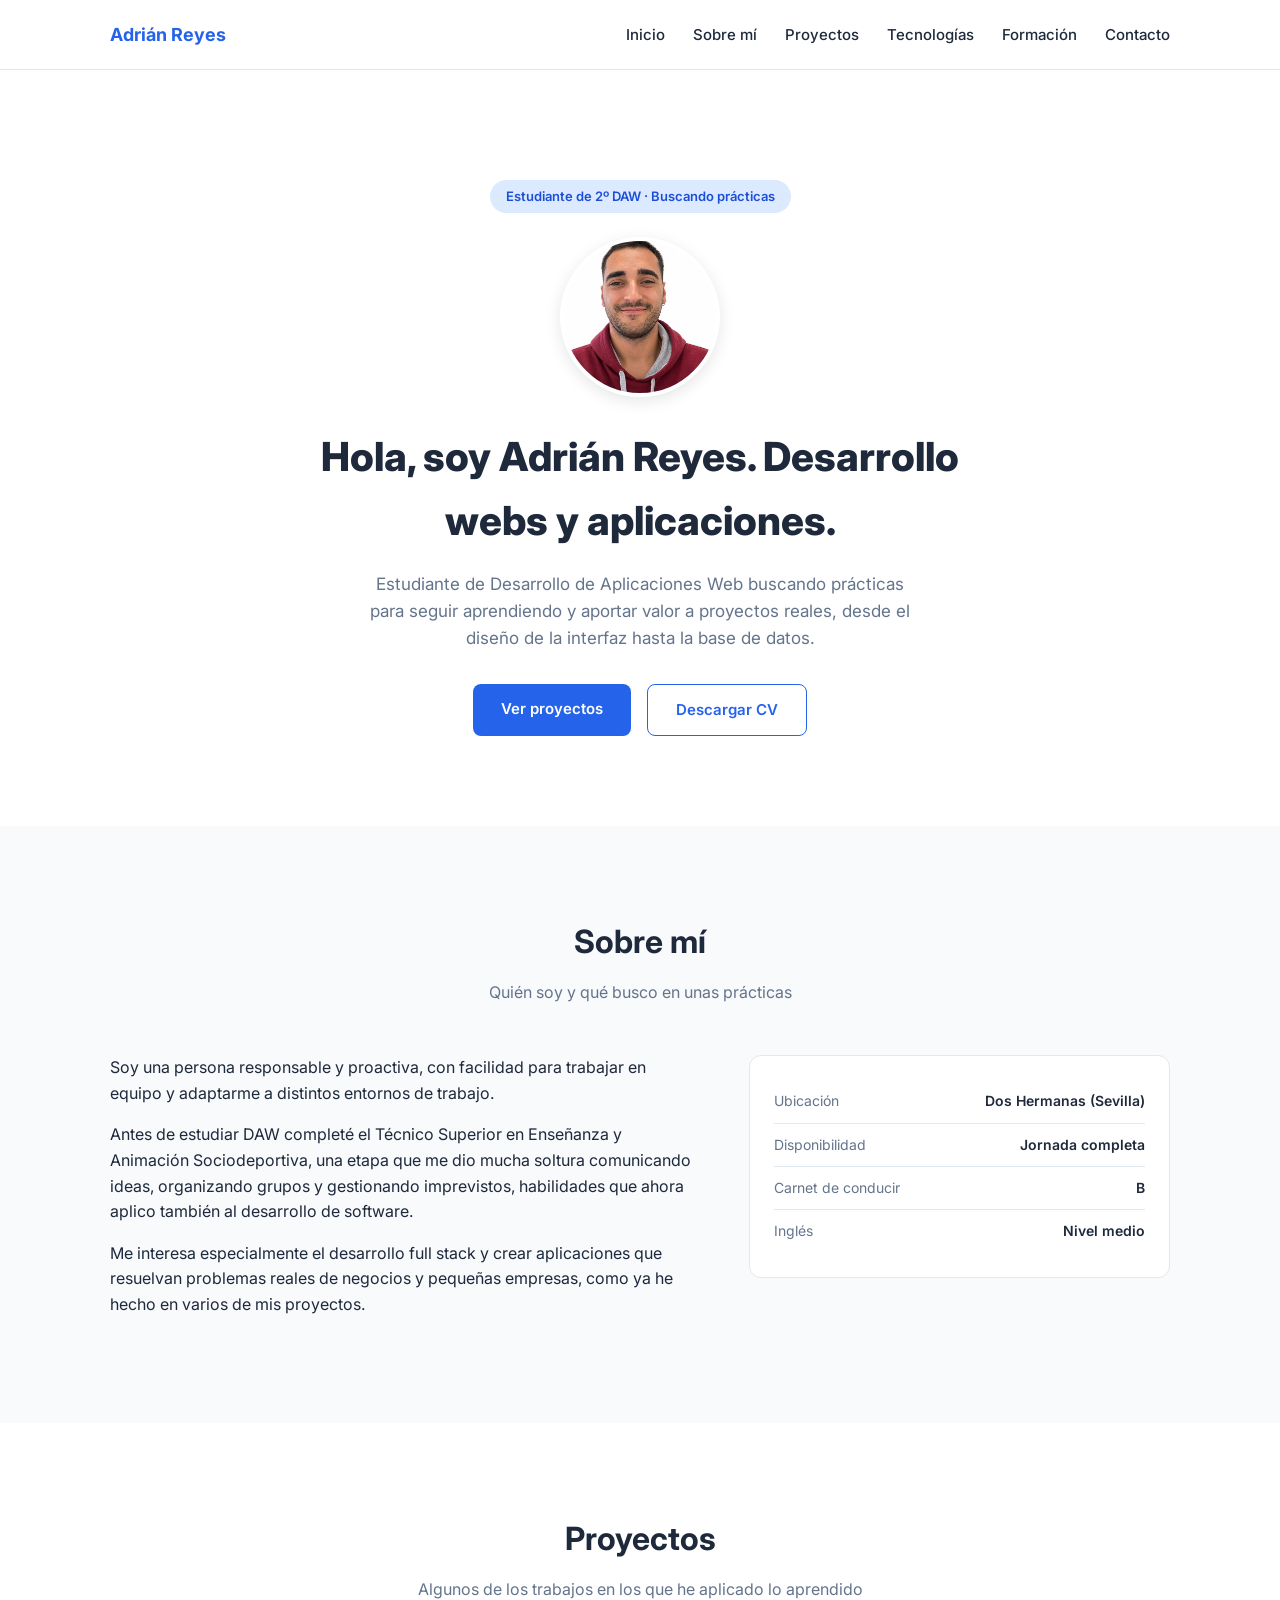
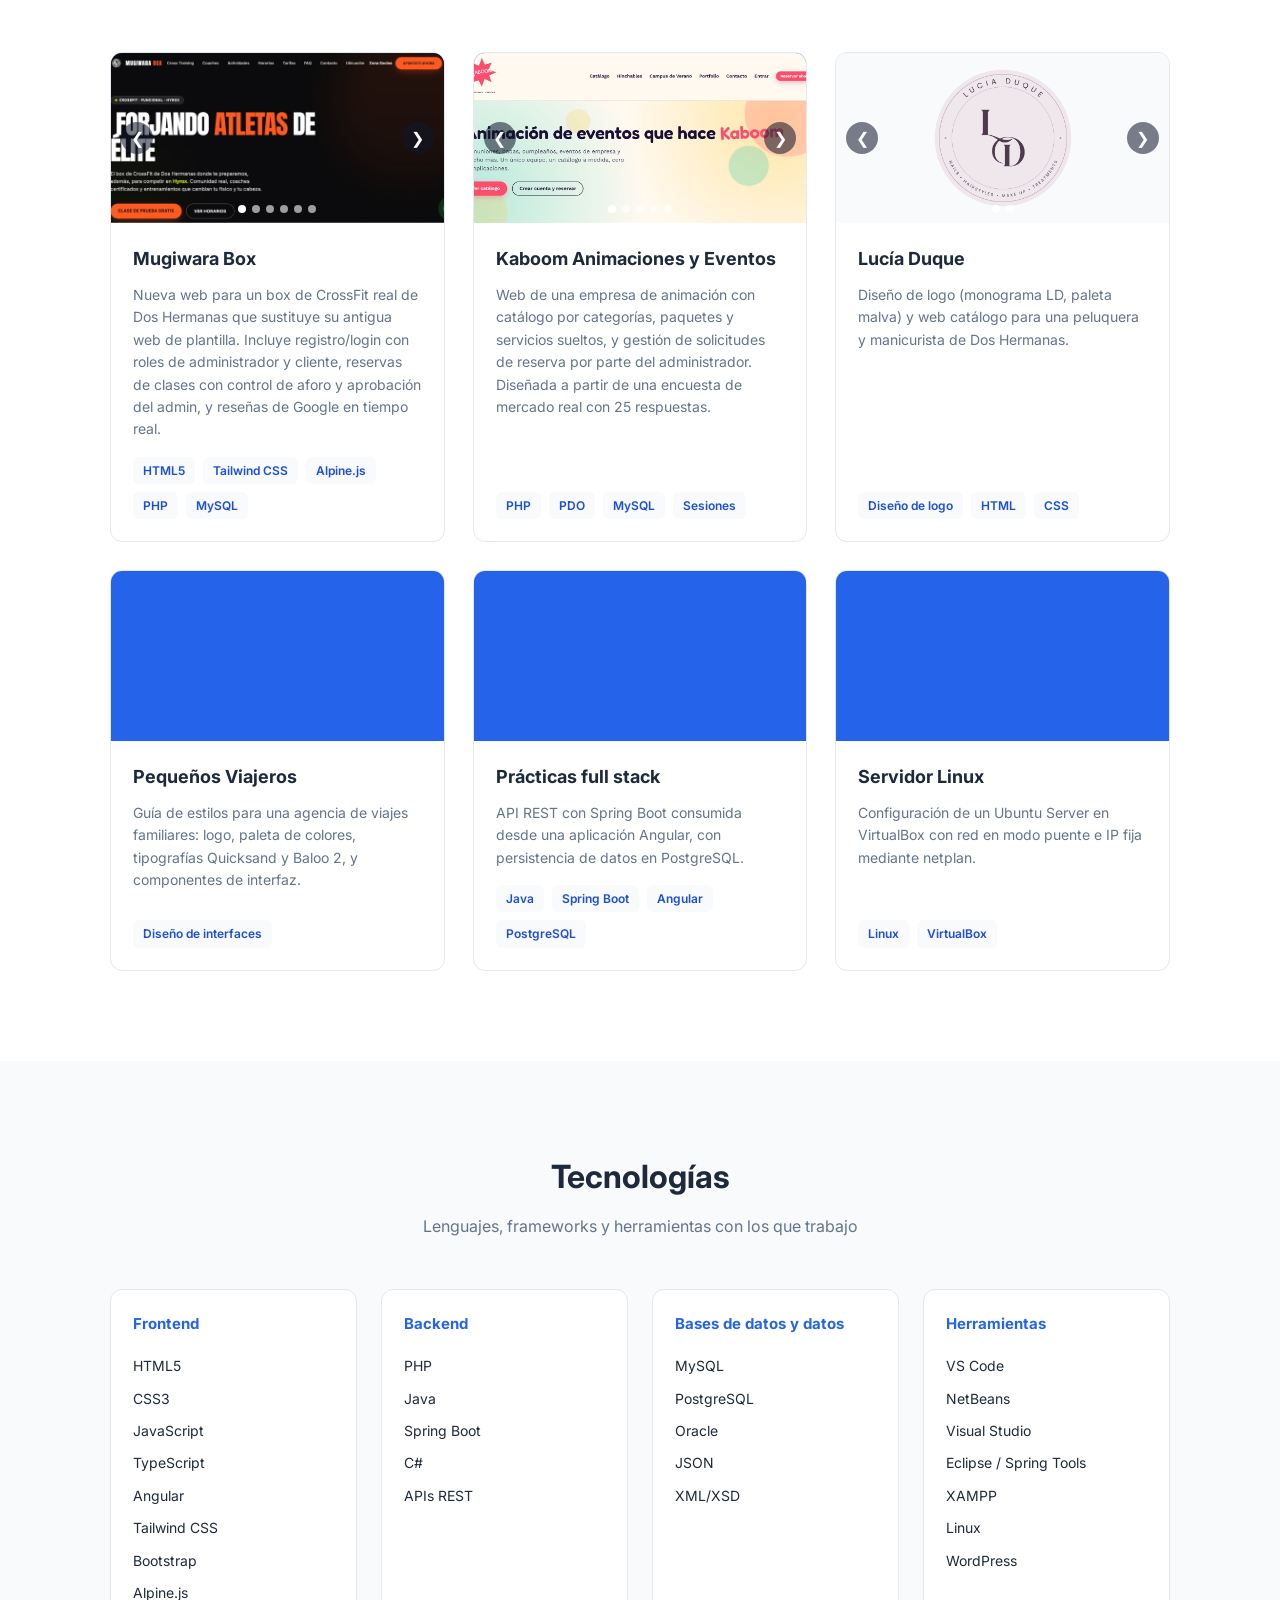
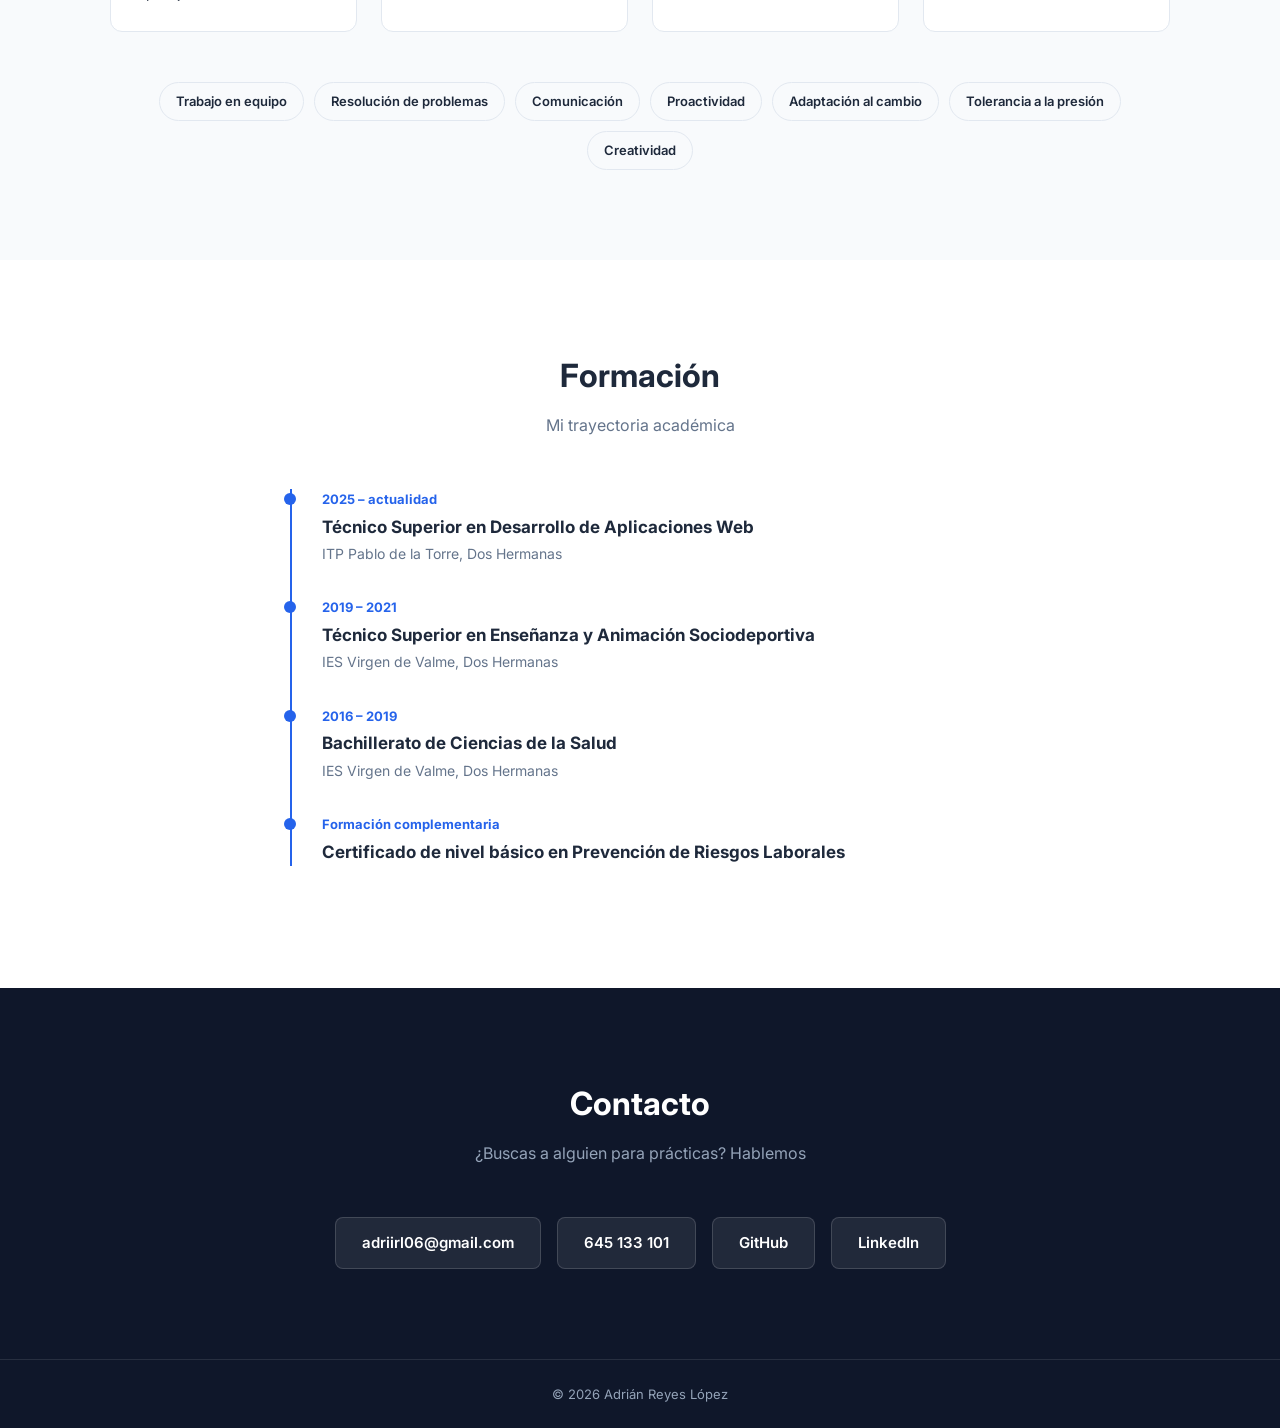
==== commit abf1ac6b: "Sube imágenes que faltaban, optimiza pesos y corrige noreferrer - Añade kaboom-2,4,5 y mugiwara-2..6" ====
--- a/index.html
+++ b/index.html
@@ -297,8 +297,8 @@
         <div class="enlaces-contacto">
           <a class="enlace-contacto" href="mailto:adriirl06@gmail.com">adriirl06@gmail.com</a>
           <a class="enlace-contacto" href="tel:+34645133101">645 133 101</a>
-          <a class="enlace-contacto" href="https://github.com/Adrelo12" target="_blank" rel="noopener">GitHub</a>
-          <a class="enlace-contacto" href="https://www.linkedin.com/in/adri%C3%A1n-reyes-l%C3%B3pez-232187347/" target="_blank" rel="noopener">LinkedIn</a>
+          <a class="enlace-contacto" href="https://github.com/Adrelo12" target="_blank" rel="noopener noreferrer">GitHub</a>
+          <a class="enlace-contacto" href="https://www.linkedin.com/in/adri%C3%A1n-reyes-l%C3%B3pez-232187347/" target="_blank" rel="noopener noreferrer">LinkedIn</a>
         </div>
       </div>
     </section>
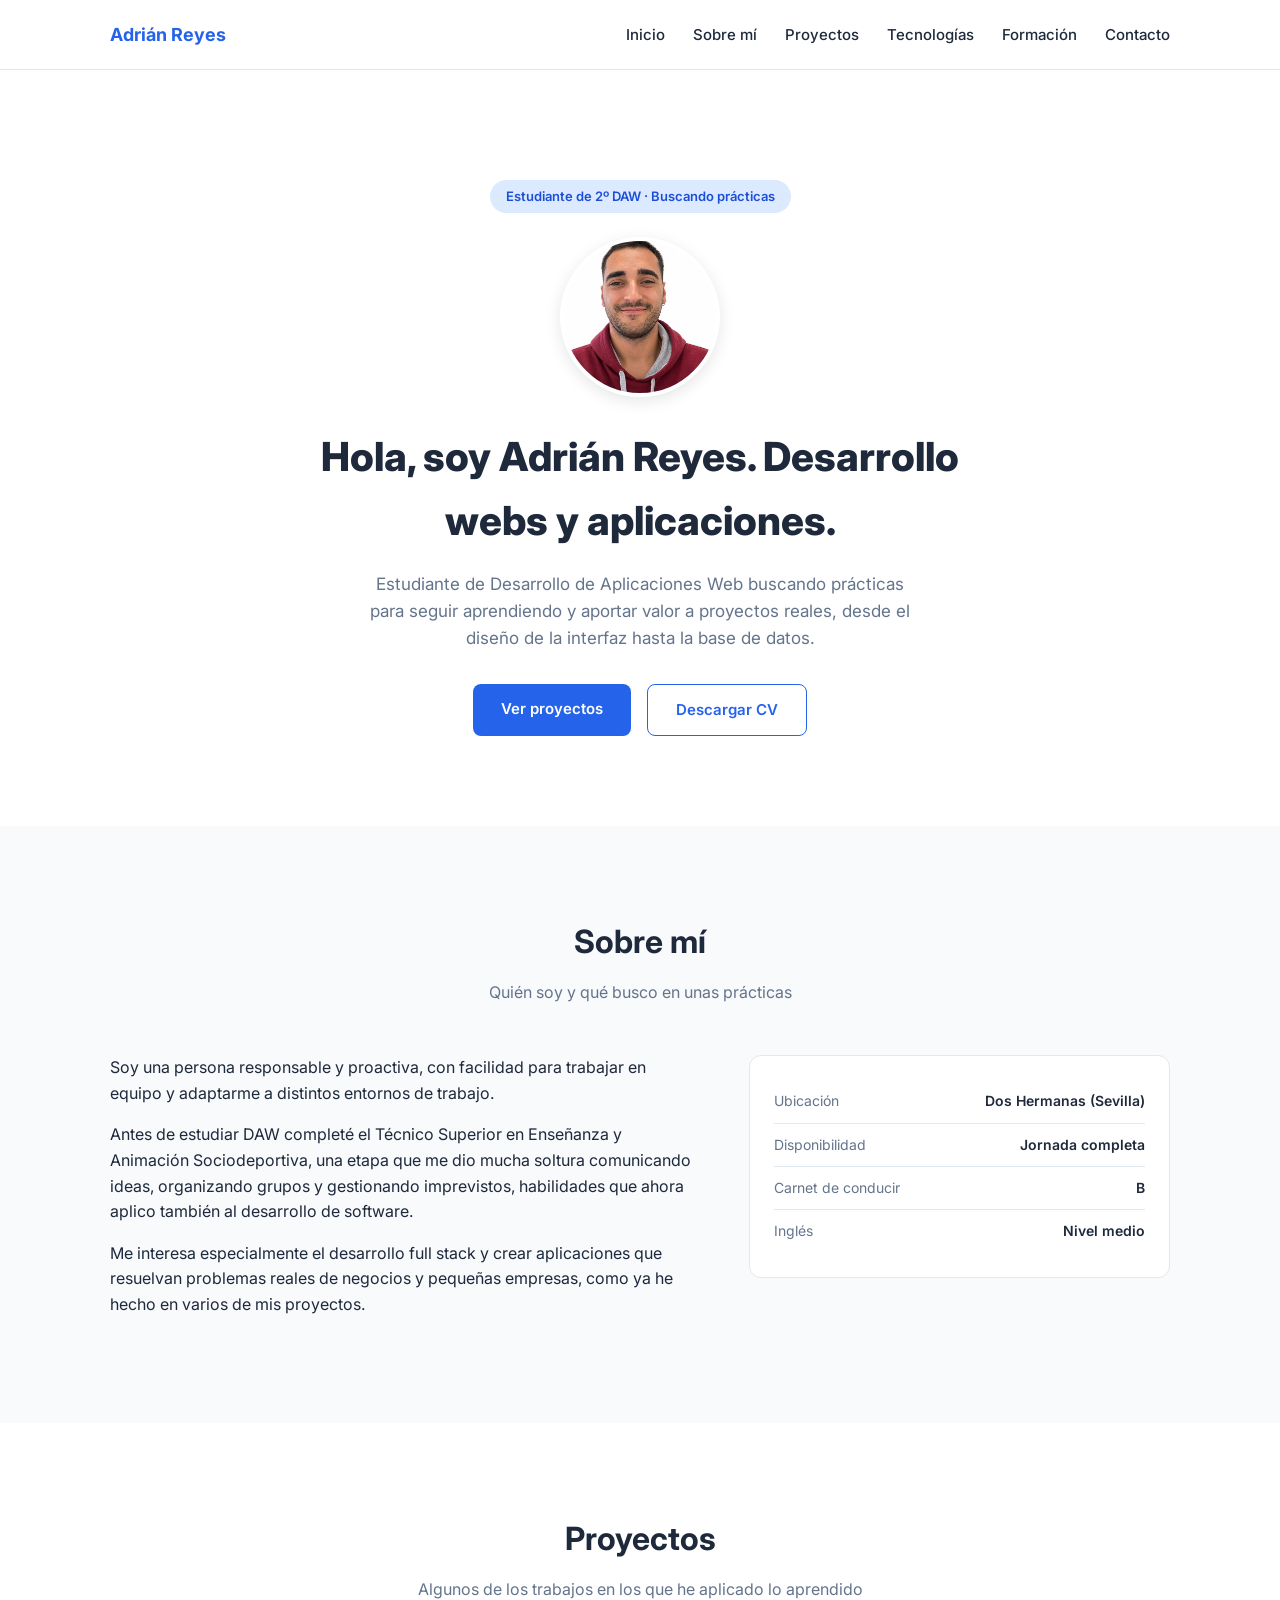
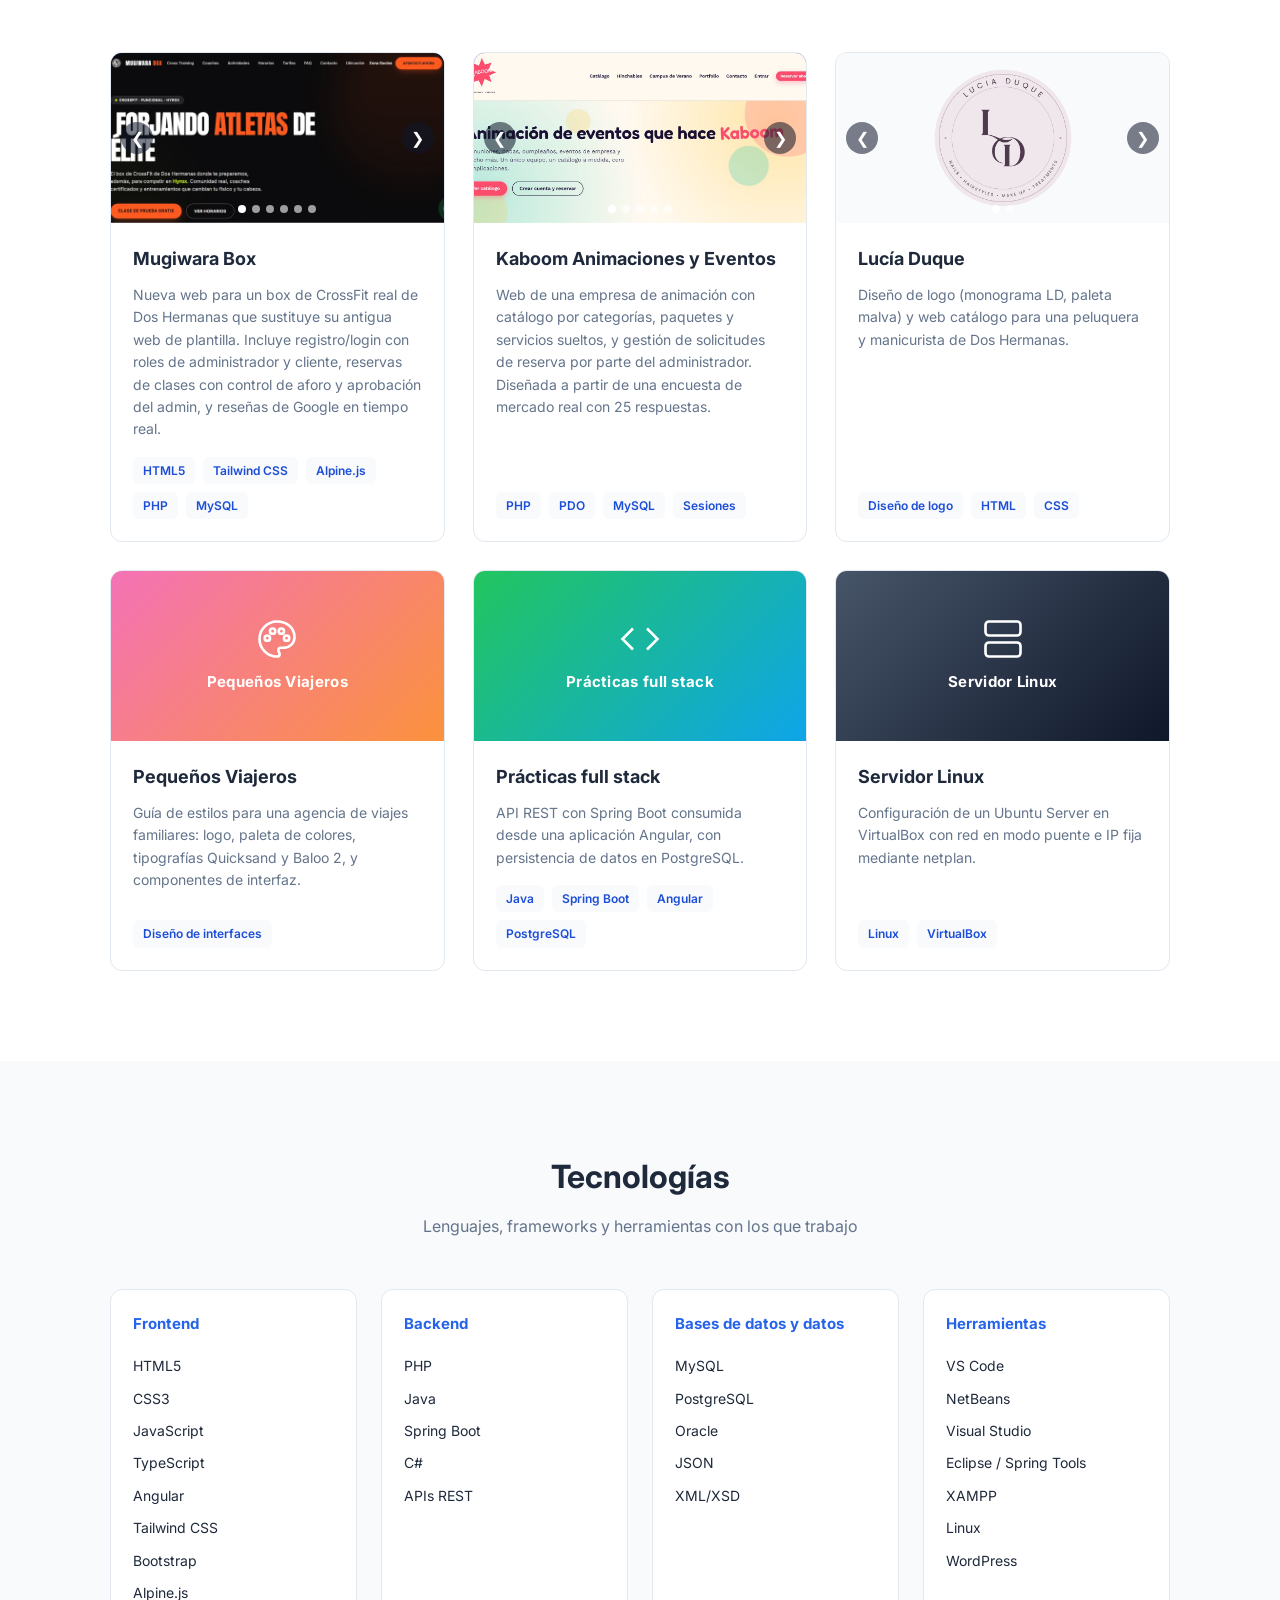
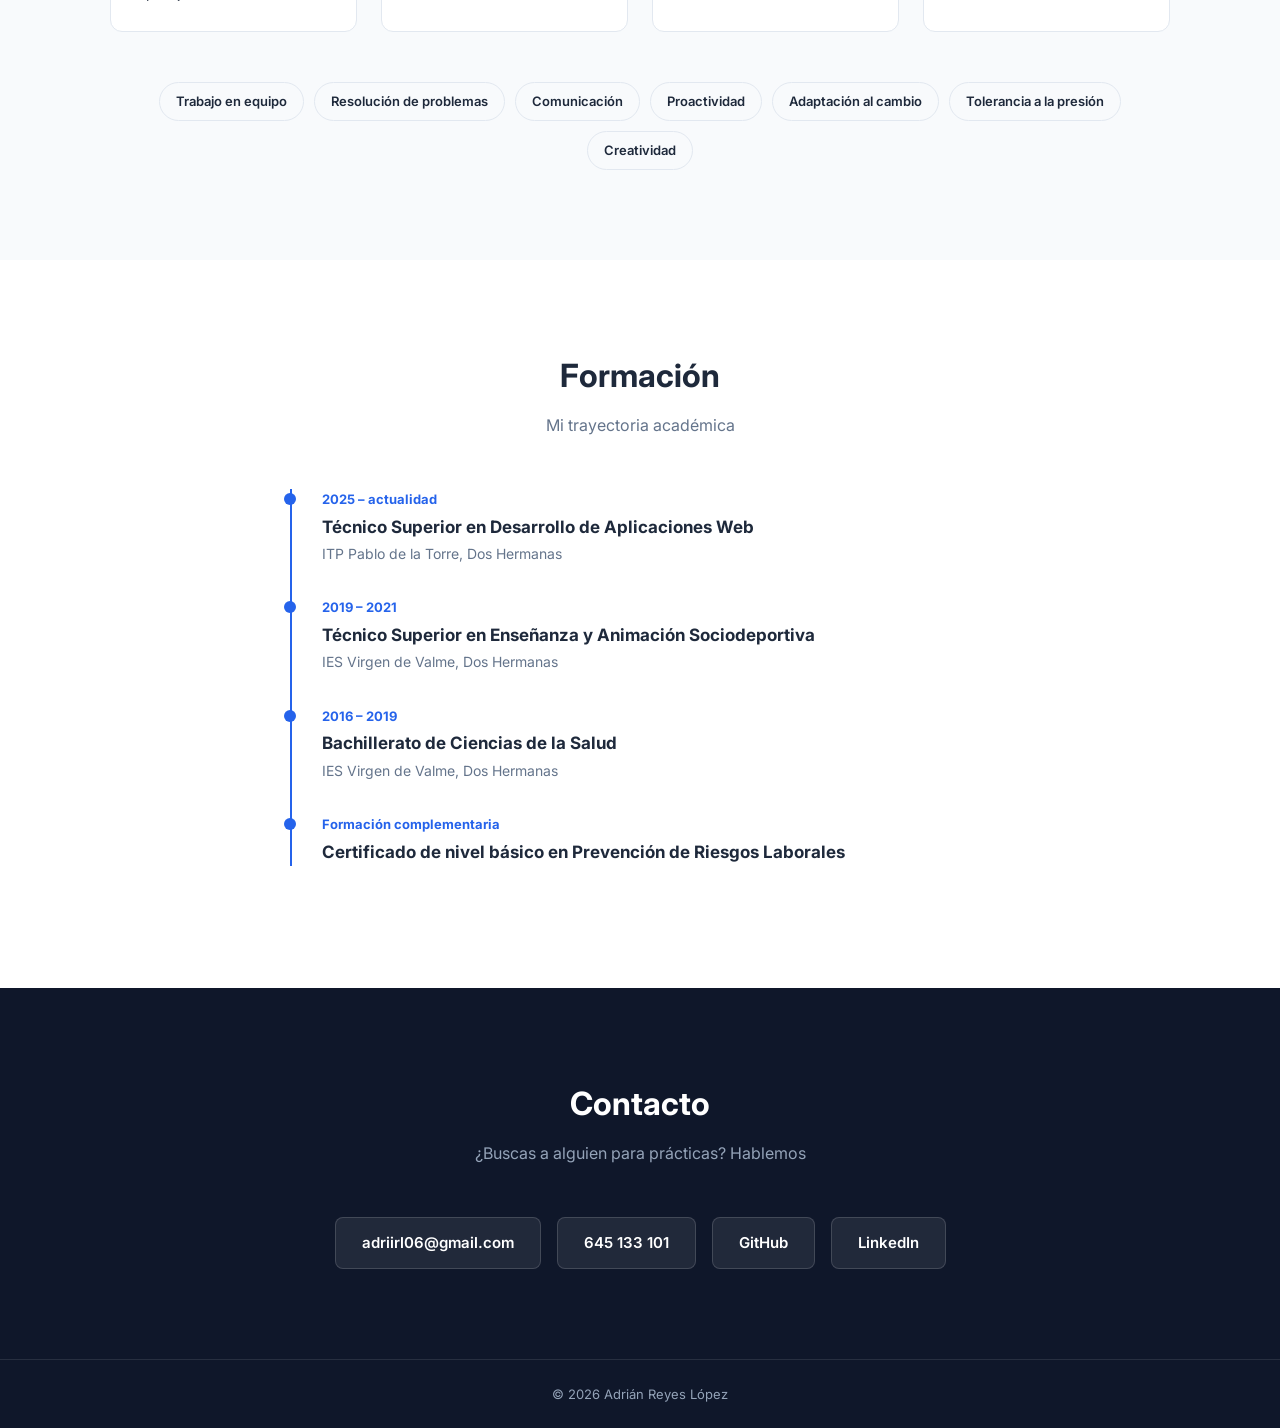
==== commit 04d2c479: "Añade fondo con degradado e icono SVG a tarjetas sin foto Pequeños Viajeros, Prácticas full stack y " ====
--- a/index.html
+++ b/index.html
@@ -143,7 +143,16 @@
           </article>
 
           <article class="tarjeta-proyecto">
-            <div class="imagen-proyecto imagen-pequenos-viajeros"></div>
+            <div class="imagen-proyecto imagen-pequenos-viajeros">
+              <svg class="icono-imagen-proyecto" viewBox="0 0 24 24" aria-hidden="true">
+                <path d="M12 2C6.48 2 2 6.48 2 12c0 5.52 4.48 10 10 10 .83 0 1.5-.67 1.5-1.5 0-.39-.15-.74-.39-1.01-.23-.26-.38-.61-.38-.99 0-.83.67-1.5 1.5-1.5H16c3.31 0 6-2.69 6-6 0-5.52-4.48-9-10-9z"/>
+                <circle cx="6.5" cy="11.5" r="1.5"/>
+                <circle cx="9.5" cy="7.5" r="1.5"/>
+                <circle cx="14.5" cy="7.5" r="1.5"/>
+                <circle cx="17.5" cy="11.5" r="1.5"/>
+              </svg>
+              <span class="nombre-imagen-proyecto">Pequeños Viajeros</span>
+            </div>
             <div class="cuerpo-tarjeta">
               <h3 class="titulo-tarjeta">Pequeños Viajeros</h3>
               <p class="descripcion-tarjeta">
@@ -158,7 +167,13 @@
           </article>
 
           <article class="tarjeta-proyecto">
-            <div class="imagen-proyecto imagen-spring-angular"></div>
+            <div class="imagen-proyecto imagen-spring-angular">
+              <svg class="icono-imagen-proyecto" viewBox="0 0 24 24" aria-hidden="true">
+                <polyline points="16 18 22 12 16 6"/>
+                <polyline points="8 6 2 12 8 18"/>
+              </svg>
+              <span class="nombre-imagen-proyecto">Prácticas full stack</span>
+            </div>
             <div class="cuerpo-tarjeta">
               <h3 class="titulo-tarjeta">Prácticas full stack</h3>
               <p class="descripcion-tarjeta">
@@ -175,7 +190,15 @@
           </article>
 
           <article class="tarjeta-proyecto">
-            <div class="imagen-proyecto imagen-ubuntu-server"></div>
+            <div class="imagen-proyecto imagen-ubuntu-server">
+              <svg class="icono-imagen-proyecto" viewBox="0 0 24 24" aria-hidden="true">
+                <rect x="2" y="2" width="20" height="8" rx="2" ry="2"/>
+                <rect x="2" y="14" width="20" height="8" rx="2" ry="2"/>
+                <line x1="6" y1="6" x2="6.01" y2="6"/>
+                <line x1="6" y1="18" x2="6.01" y2="18"/>
+              </svg>
+              <span class="nombre-imagen-proyecto">Servidor Linux</span>
+            </div>
             <div class="cuerpo-tarjeta">
               <h3 class="titulo-tarjeta">Servidor Linux</h3>
               <p class="descripcion-tarjeta">
--- a/estilos.css
+++ b/estilos.css
@@ -266,14 +266,31 @@
 .imagen-proyecto {
   height: 170px;
   width: 100%;
-  background-color: var(--azul);
-  background-size: cover;
-  background-position: center;
-}
-
-.imagen-pequenos-viajeros { background-image: url("img/pequenos-viajeros.jpg"); }
-.imagen-spring-angular { background-image: url("img/spring-angular.jpg"); }
-.imagen-ubuntu-server { background-image: url("img/ubuntu-server.jpg"); }
+  display: flex;
+  flex-direction: column;
+  align-items: center;
+  justify-content: center;
+  gap: 10px;
+  color: var(--blanco);
+}
+
+.icono-imagen-proyecto {
+  width: 42px;
+  height: 42px;
+  stroke: currentColor;
+  fill: none;
+  stroke-width: 1.5;
+}
+
+.nombre-imagen-proyecto {
+  font-size: 15px;
+  font-weight: 700;
+  letter-spacing: 0.3px;
+}
+
+.imagen-pequenos-viajeros { background: linear-gradient(135deg, #f472b6, #fb923c); }
+.imagen-spring-angular { background: linear-gradient(135deg, #22c55e, #0ea5e9); }
+.imagen-ubuntu-server { background: linear-gradient(135deg, #475569, #0f172a); }
 
 /* ===== CARRUSEL DE PROYECTOS ===== */
 .carrusel {
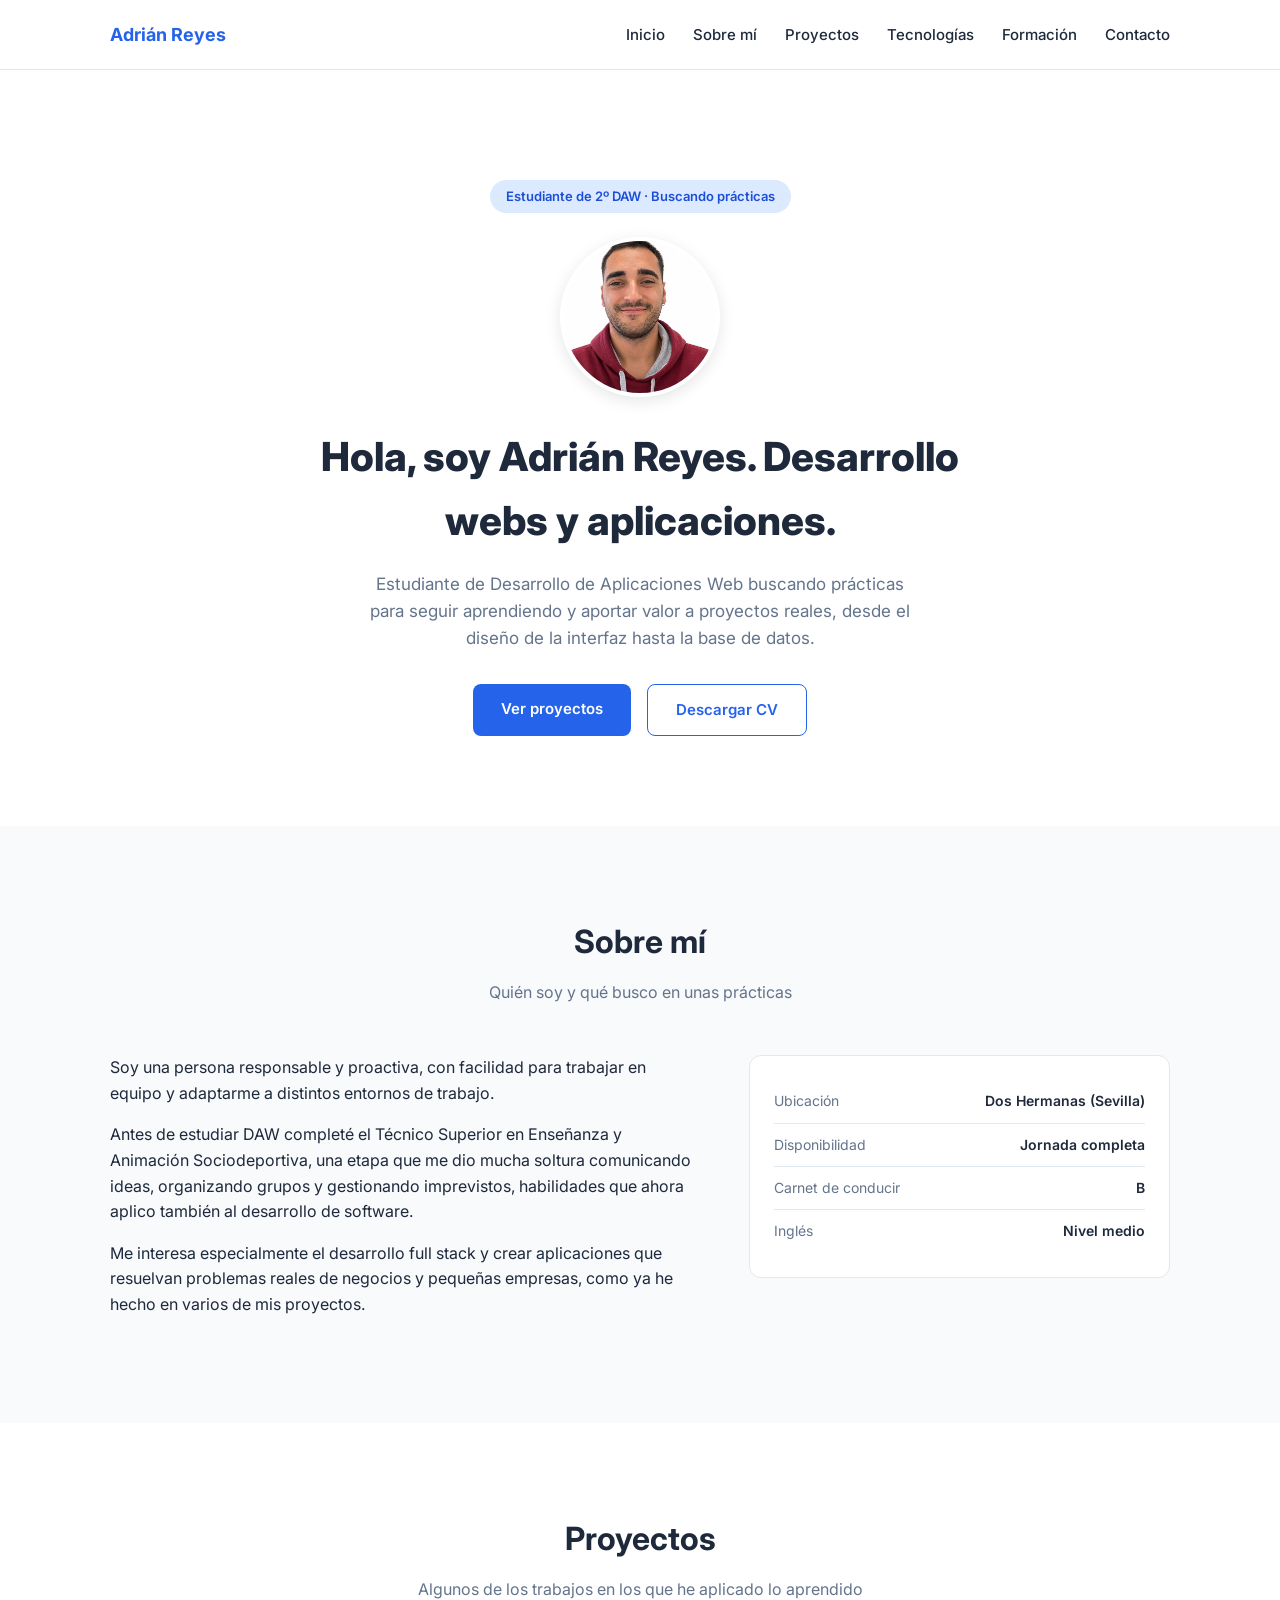
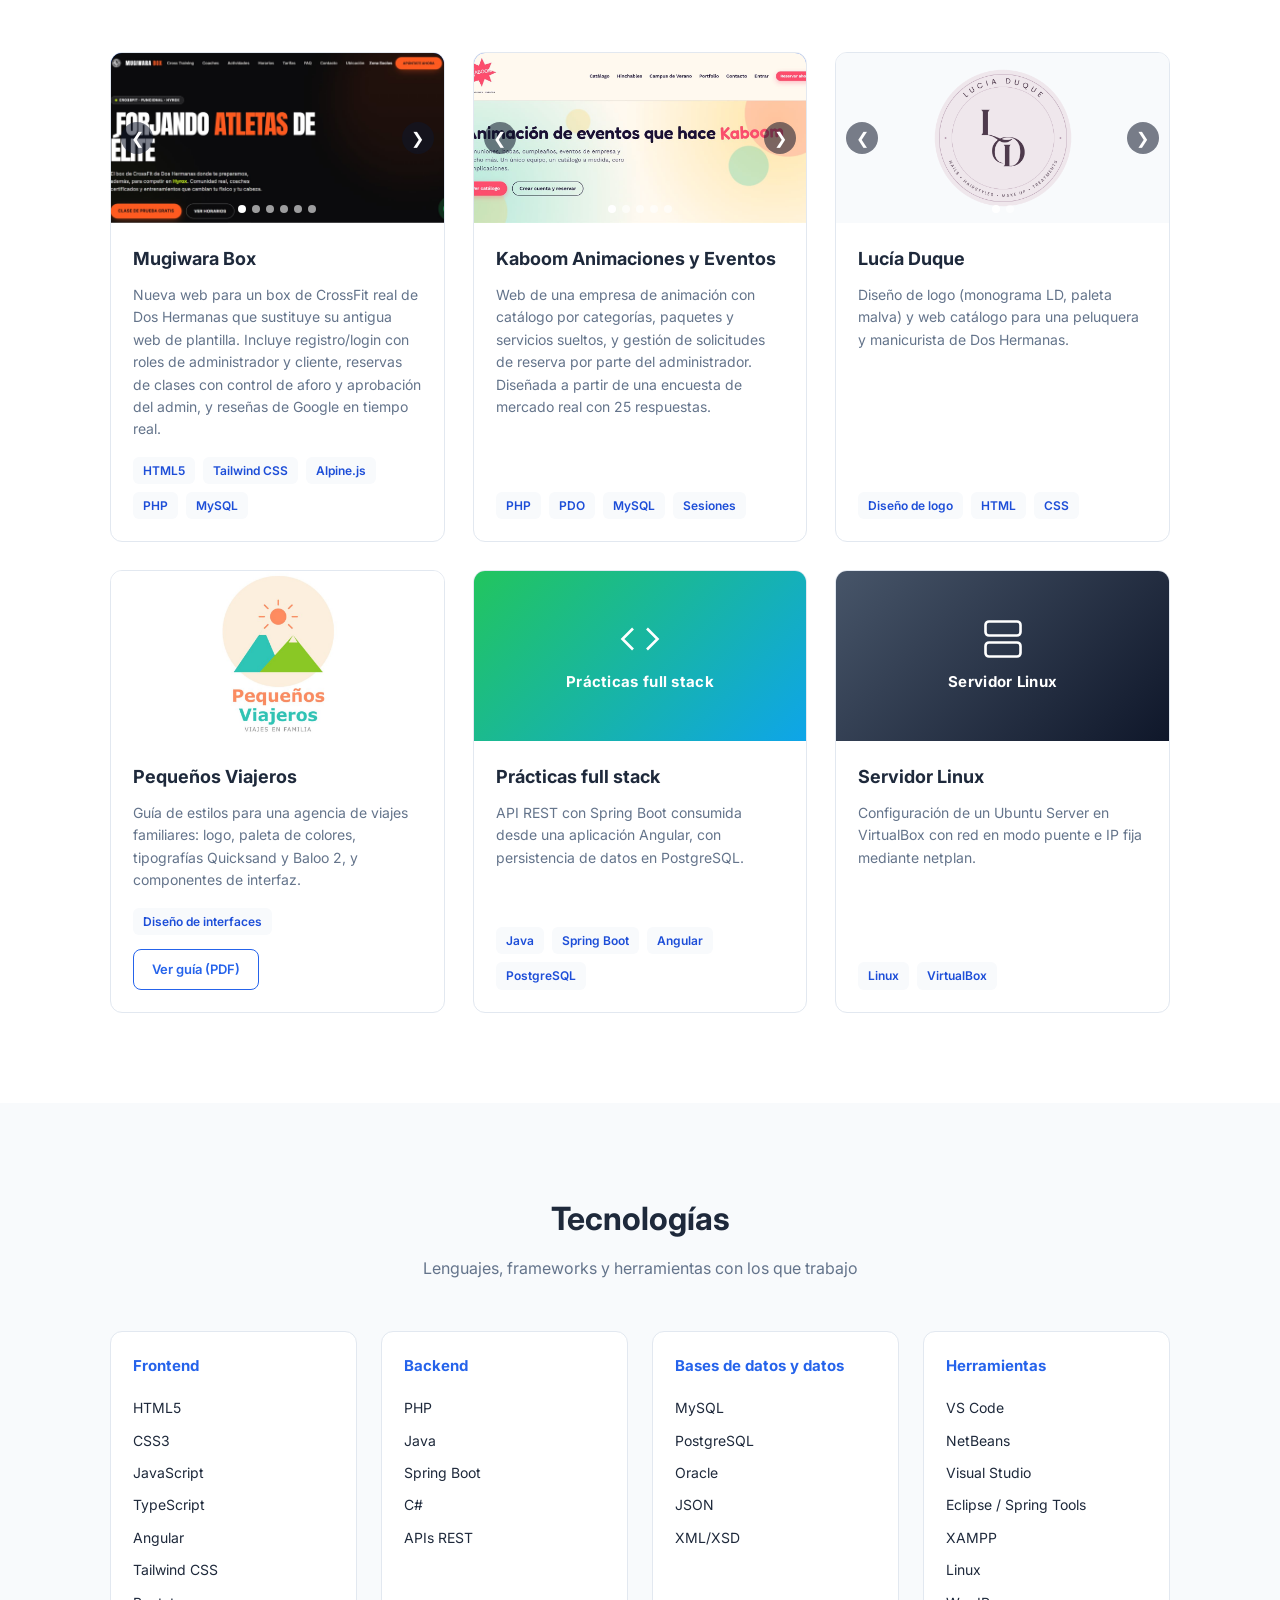
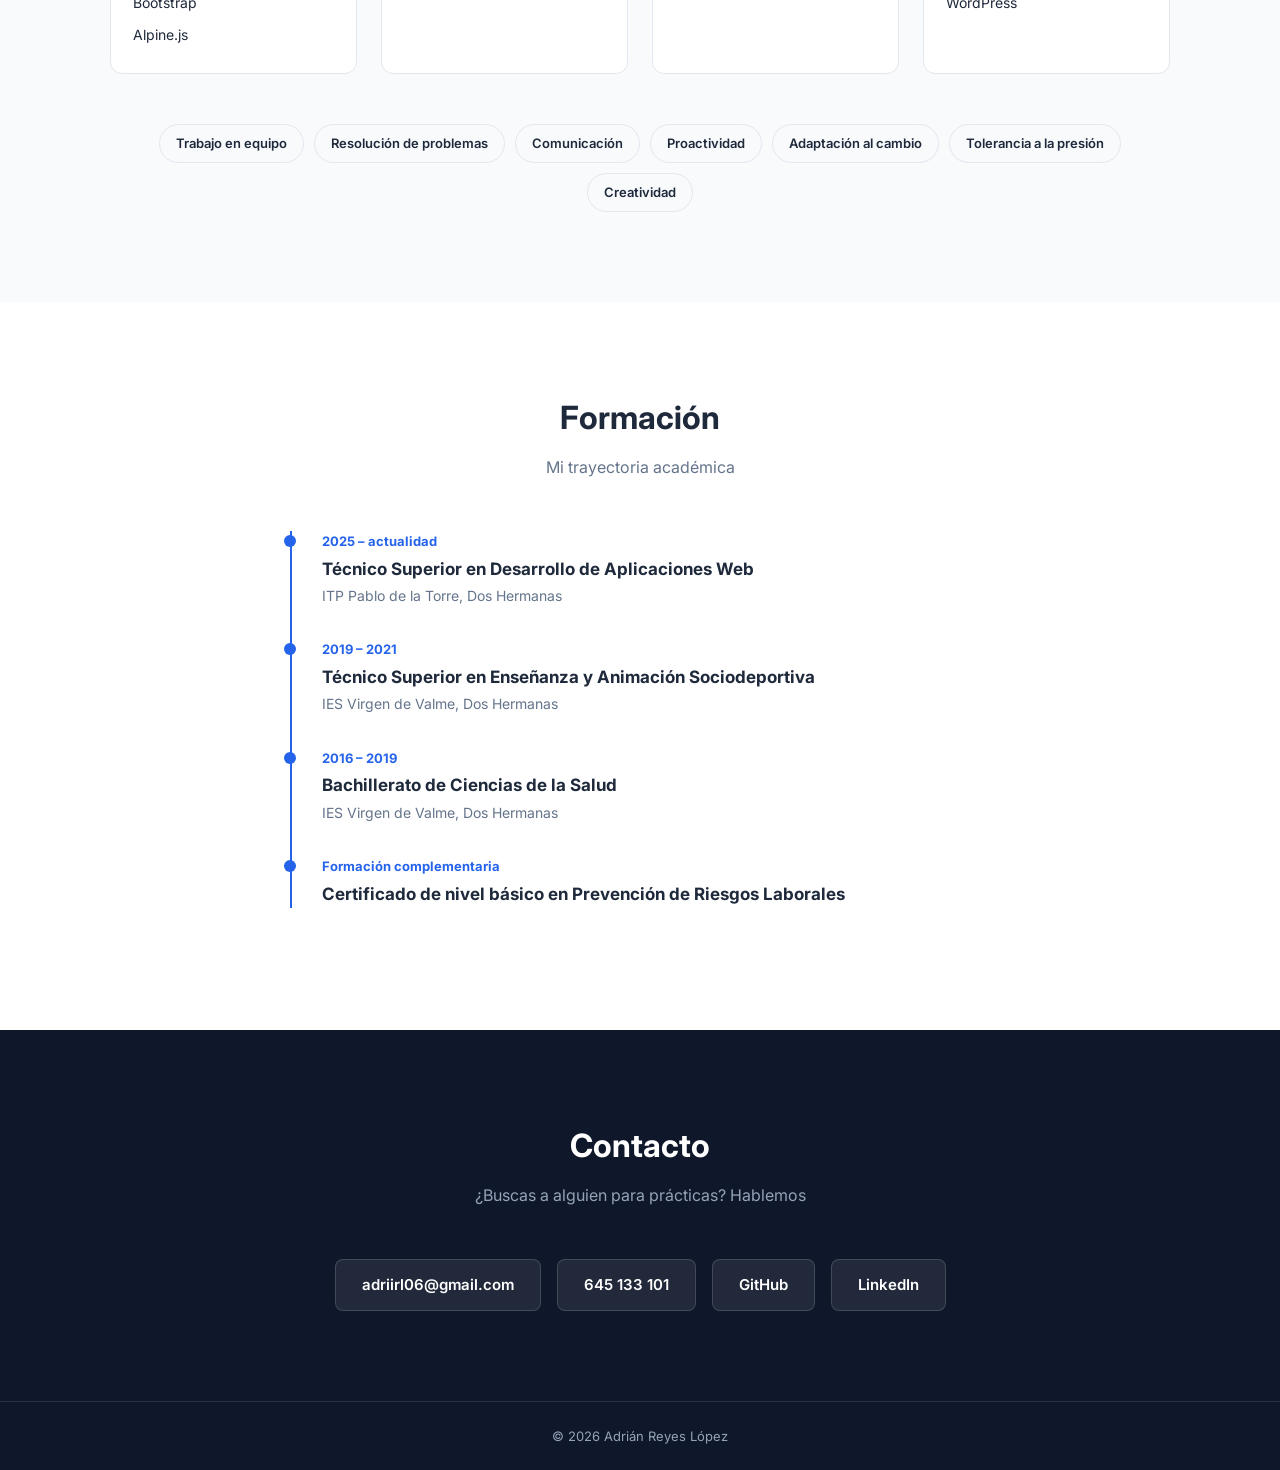
==== commit 4dfd5ac0: "Añade portada e enlace al PDF en la tarjeta de Pequeños Viajeros - img/pequenos-viajeros.jpg: recort" ====
--- a/index.html
+++ b/index.html
@@ -143,16 +143,7 @@
           </article>
 
           <article class="tarjeta-proyecto">
-            <div class="imagen-proyecto imagen-pequenos-viajeros">
-              <svg class="icono-imagen-proyecto" viewBox="0 0 24 24" aria-hidden="true">
-                <path d="M12 2C6.48 2 2 6.48 2 12c0 5.52 4.48 10 10 10 .83 0 1.5-.67 1.5-1.5 0-.39-.15-.74-.39-1.01-.23-.26-.38-.61-.38-.99 0-.83.67-1.5 1.5-1.5H16c3.31 0 6-2.69 6-6 0-5.52-4.48-9-10-9z"/>
-                <circle cx="6.5" cy="11.5" r="1.5"/>
-                <circle cx="9.5" cy="7.5" r="1.5"/>
-                <circle cx="14.5" cy="7.5" r="1.5"/>
-                <circle cx="17.5" cy="11.5" r="1.5"/>
-              </svg>
-              <span class="nombre-imagen-proyecto">Pequeños Viajeros</span>
-            </div>
+            <div class="imagen-proyecto imagen-pequenos-viajeros"></div>
             <div class="cuerpo-tarjeta">
               <h3 class="titulo-tarjeta">Pequeños Viajeros</h3>
               <p class="descripcion-tarjeta">
@@ -163,6 +154,7 @@
               <div class="etiquetas-tecnologia">
                 <span class="etiqueta-tecnologia">Diseño de interfaces</span>
               </div>
+              <a class="boton boton-secundario boton-tarjeta" href="docs/guia-estilos-pequenos-viajeros.pdf" target="_blank" rel="noopener noreferrer">Ver guía (PDF)</a>
             </div>
           </article>
 
--- a/estilos.css
+++ b/estilos.css
@@ -288,9 +288,21 @@
   letter-spacing: 0.3px;
 }
 
-.imagen-pequenos-viajeros { background: linear-gradient(135deg, #f472b6, #fb923c); }
+.imagen-pequenos-viajeros {
+  background-color: #fde8d7;
+  background-image: url("img/pequenos-viajeros.jpg");
+  background-size: cover;
+  background-position: center;
+}
 .imagen-spring-angular { background: linear-gradient(135deg, #22c55e, #0ea5e9); }
 .imagen-ubuntu-server { background: linear-gradient(135deg, #475569, #0f172a); }
+
+.boton-tarjeta {
+  align-self: flex-start;
+  margin-top: 14px;
+  padding: 9px 18px;
+  font-size: 13px;
+}
 
 /* ===== CARRUSEL DE PROYECTOS ===== */
 .carrusel {
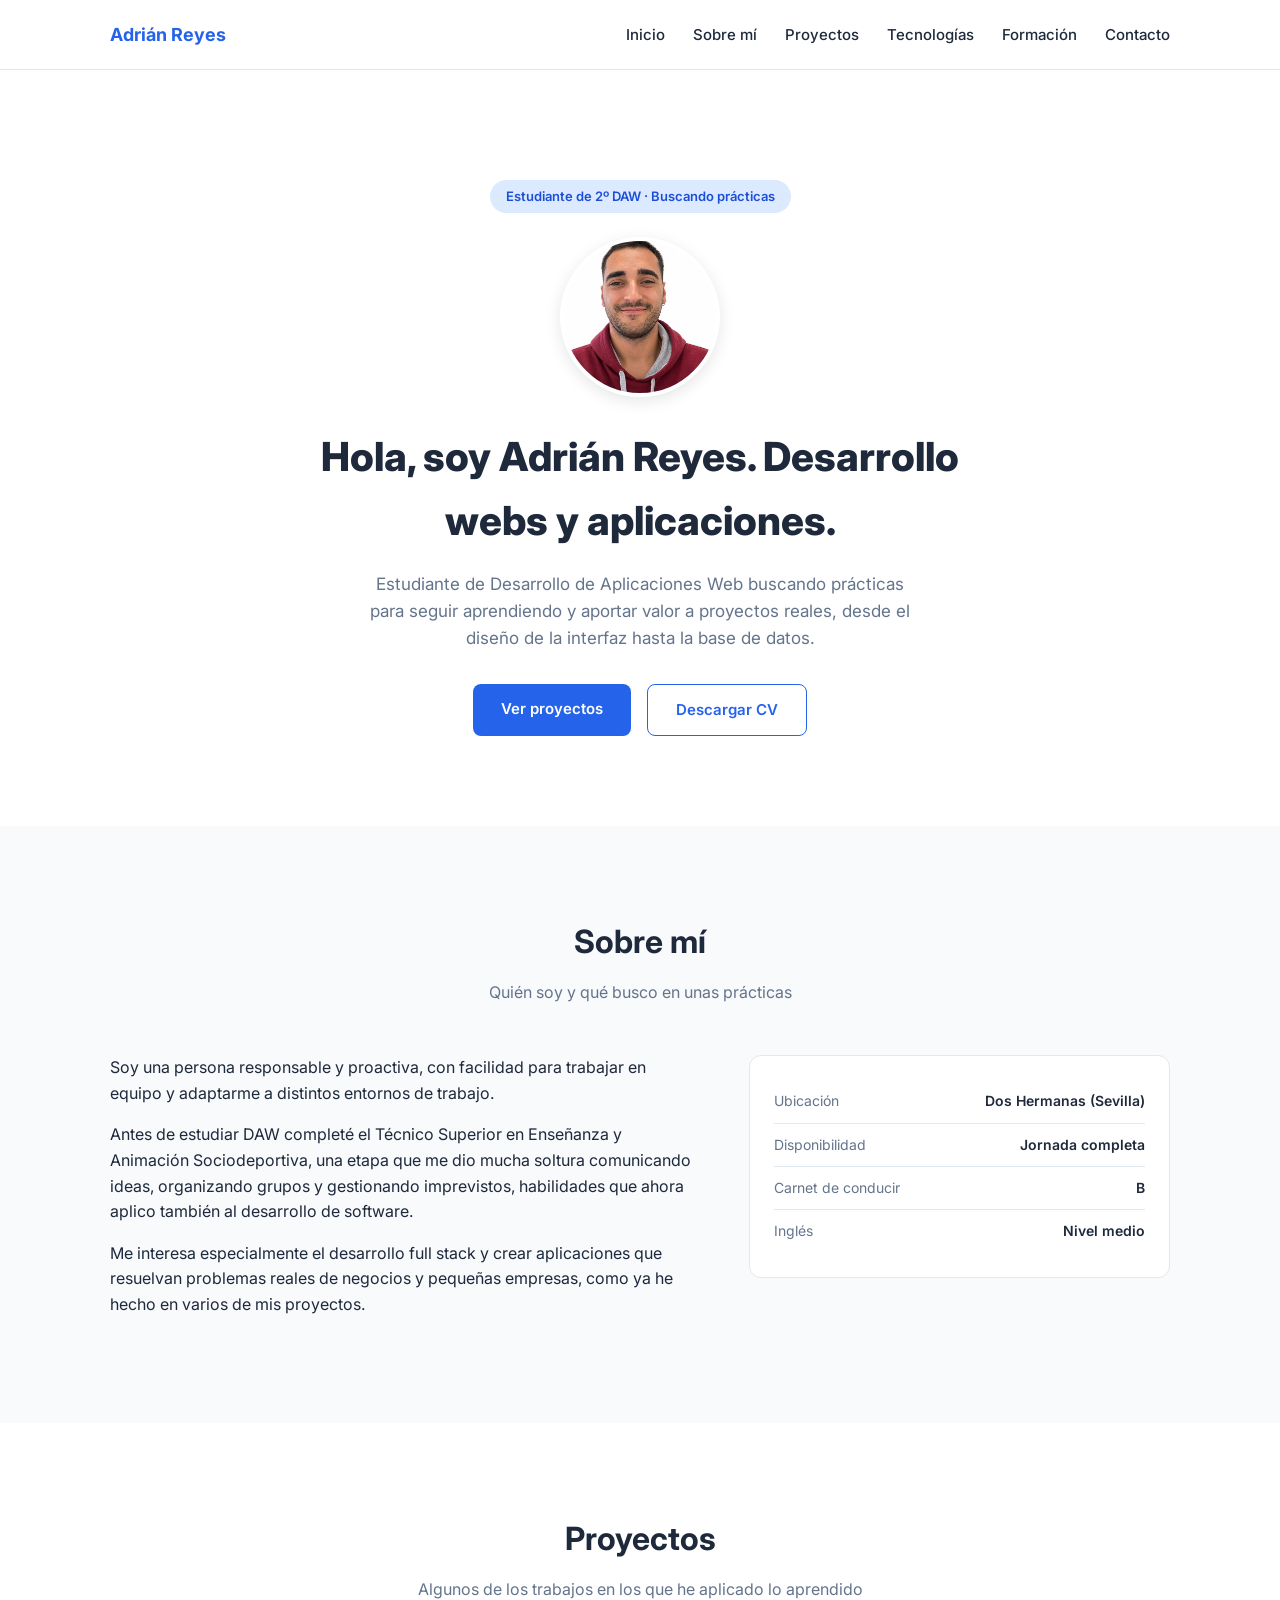
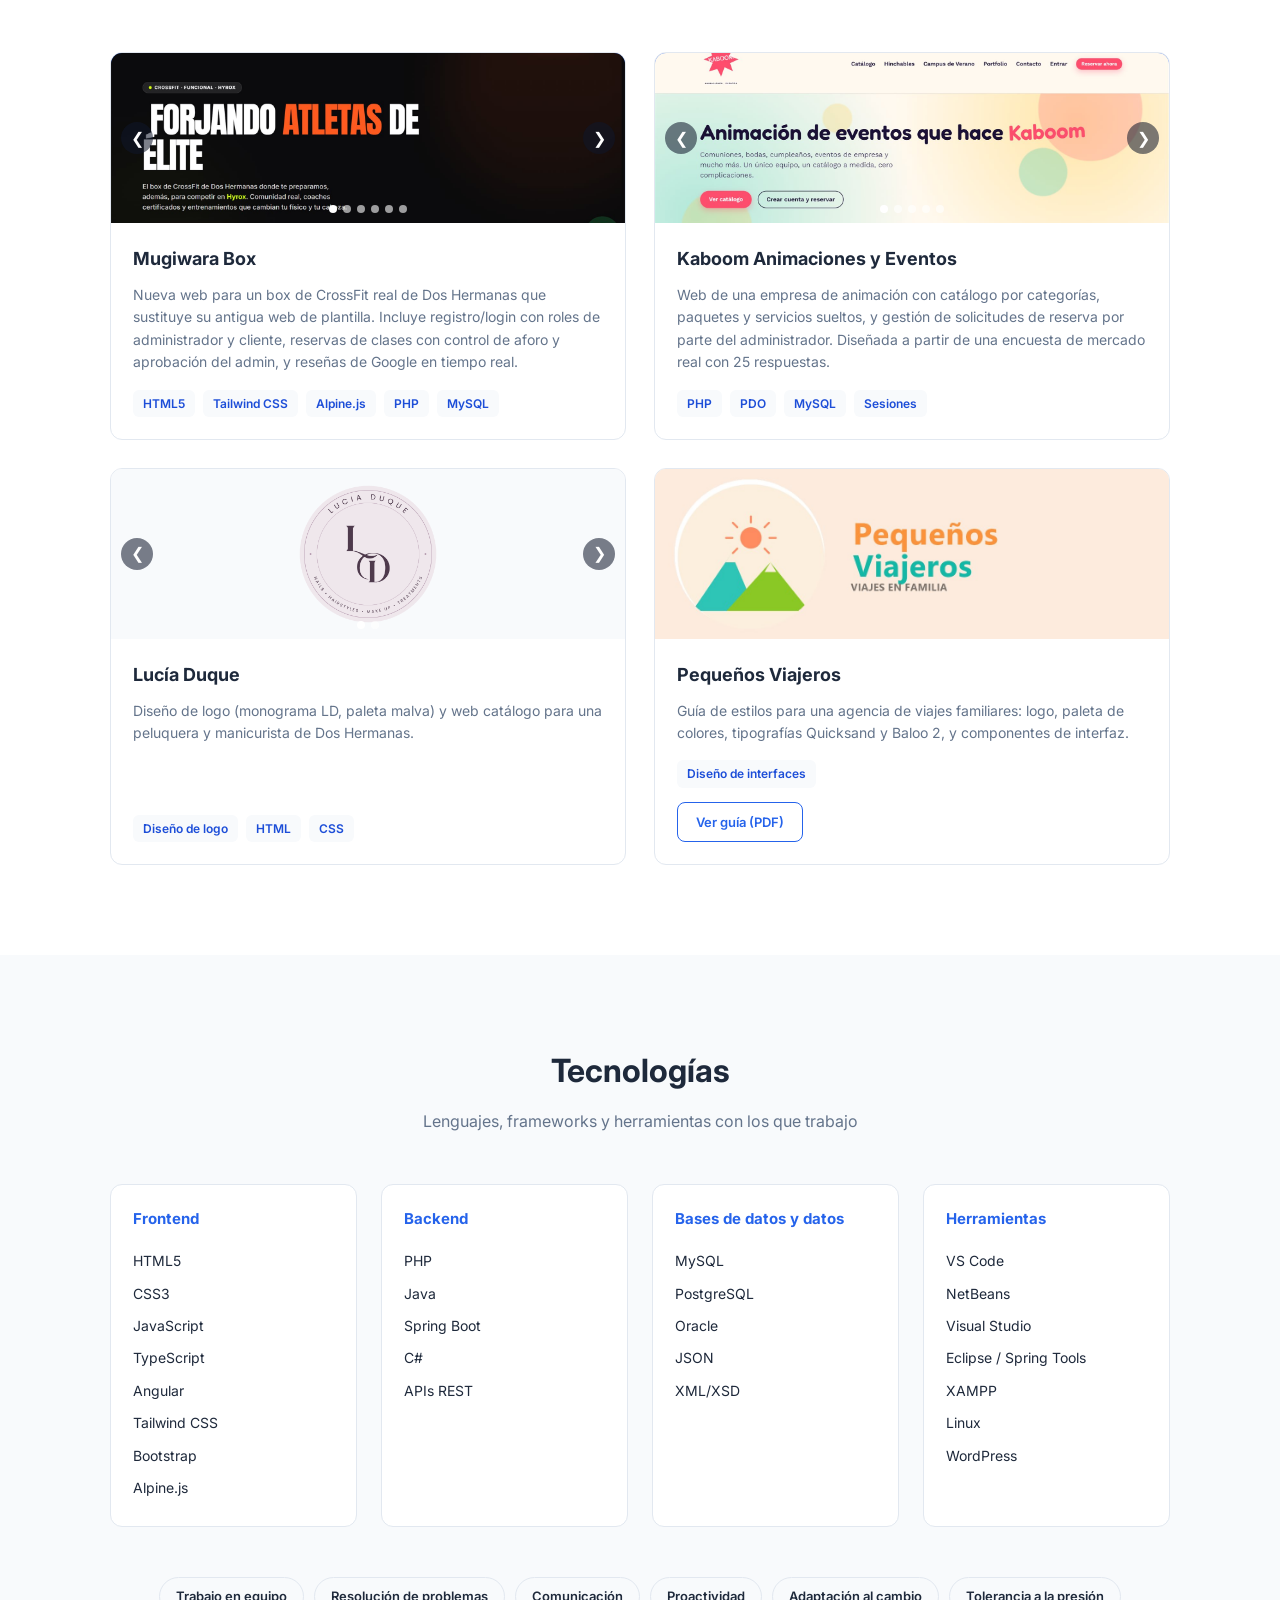
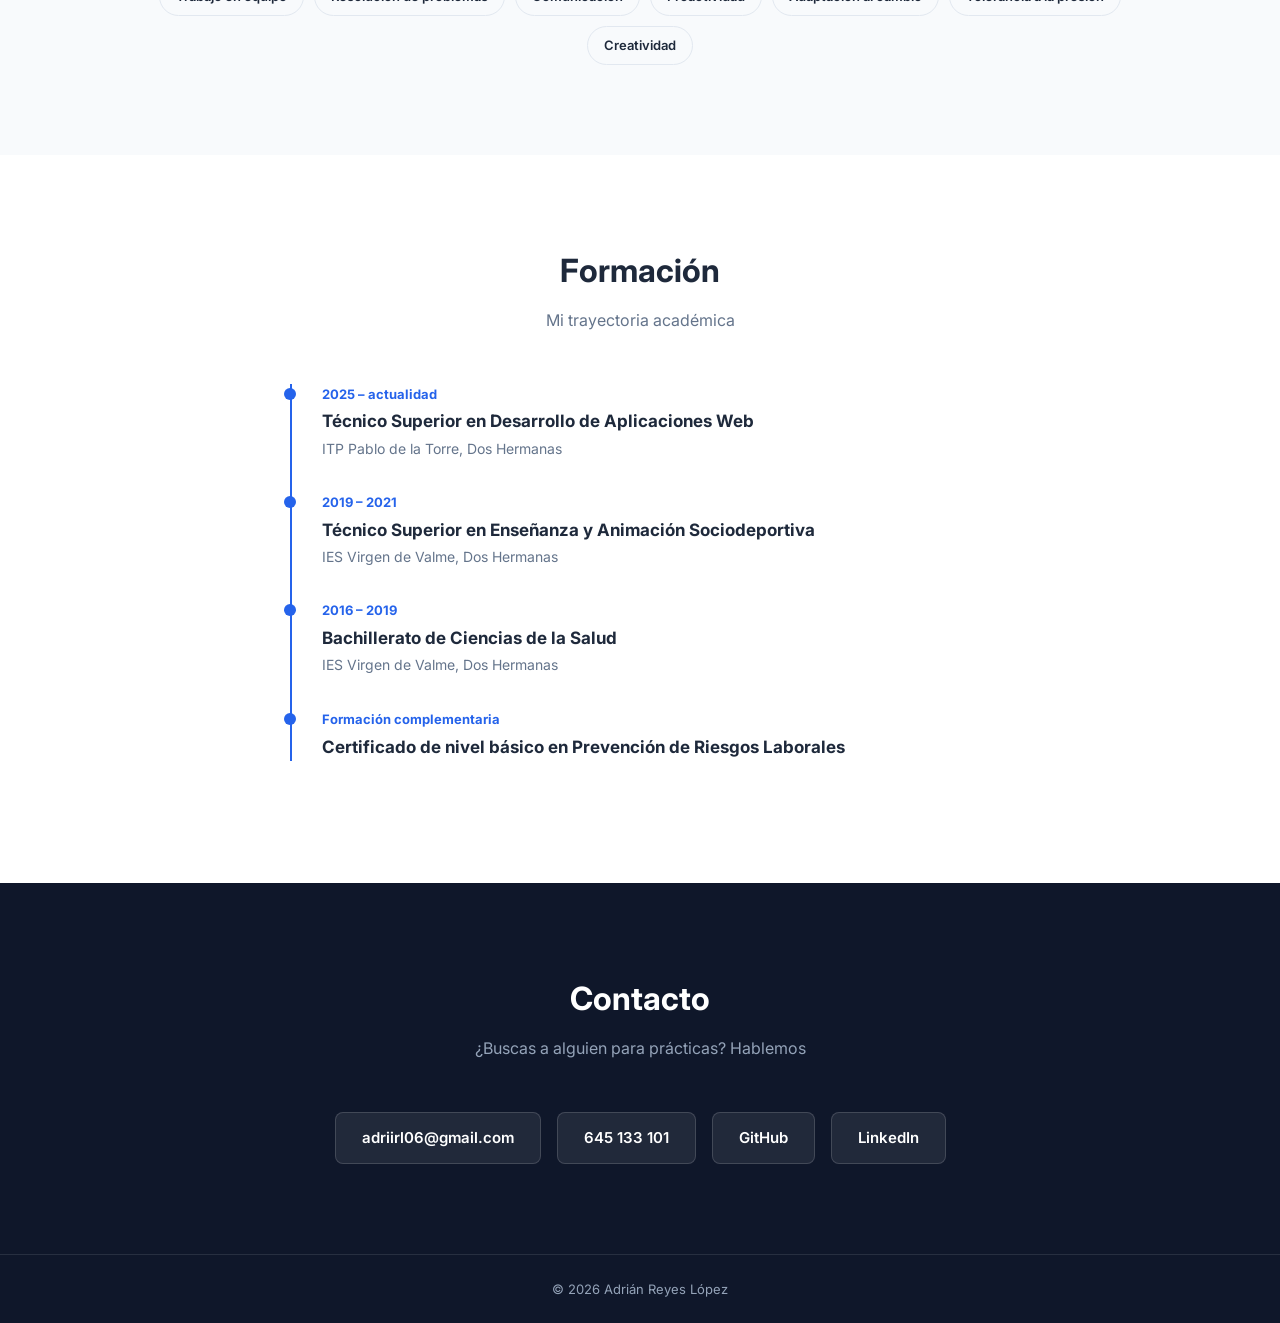
==== commit b2087be4: "Quita las tarjetas de Prácticas full stack y Servidor Linux - Elimina ambos proyectos de index.html " ====
--- a/index.html
+++ b/index.html
@@ -158,52 +158,6 @@
             </div>
           </article>
 
-          <article class="tarjeta-proyecto">
-            <div class="imagen-proyecto imagen-spring-angular">
-              <svg class="icono-imagen-proyecto" viewBox="0 0 24 24" aria-hidden="true">
-                <polyline points="16 18 22 12 16 6"/>
-                <polyline points="8 6 2 12 8 18"/>
-              </svg>
-              <span class="nombre-imagen-proyecto">Prácticas full stack</span>
-            </div>
-            <div class="cuerpo-tarjeta">
-              <h3 class="titulo-tarjeta">Prácticas full stack</h3>
-              <p class="descripcion-tarjeta">
-                API REST con Spring Boot consumida desde una aplicación
-                Angular, con persistencia de datos en PostgreSQL.
-              </p>
-              <div class="etiquetas-tecnologia">
-                <span class="etiqueta-tecnologia">Java</span>
-                <span class="etiqueta-tecnologia">Spring Boot</span>
-                <span class="etiqueta-tecnologia">Angular</span>
-                <span class="etiqueta-tecnologia">PostgreSQL</span>
-              </div>
-            </div>
-          </article>
-
-          <article class="tarjeta-proyecto">
-            <div class="imagen-proyecto imagen-ubuntu-server">
-              <svg class="icono-imagen-proyecto" viewBox="0 0 24 24" aria-hidden="true">
-                <rect x="2" y="2" width="20" height="8" rx="2" ry="2"/>
-                <rect x="2" y="14" width="20" height="8" rx="2" ry="2"/>
-                <line x1="6" y1="6" x2="6.01" y2="6"/>
-                <line x1="6" y1="18" x2="6.01" y2="18"/>
-              </svg>
-              <span class="nombre-imagen-proyecto">Servidor Linux</span>
-            </div>
-            <div class="cuerpo-tarjeta">
-              <h3 class="titulo-tarjeta">Servidor Linux</h3>
-              <p class="descripcion-tarjeta">
-                Configuración de un Ubuntu Server en VirtualBox con red en
-                modo puente e IP fija mediante netplan.
-              </p>
-              <div class="etiquetas-tecnologia">
-                <span class="etiqueta-tecnologia">Linux</span>
-                <span class="etiqueta-tecnologia">VirtualBox</span>
-              </div>
-            </div>
-          </article>
-
         </div>
       </div>
     </section>
--- a/estilos.css
+++ b/estilos.css
@@ -244,7 +244,7 @@
 ===================================================== */
 .rejilla-proyectos {
   display: grid;
-  grid-template-columns: repeat(3, 1fr);
+  grid-template-columns: repeat(2, 1fr);
   gap: 28px;
 }
 
@@ -266,26 +266,6 @@
 .imagen-proyecto {
   height: 170px;
   width: 100%;
-  display: flex;
-  flex-direction: column;
-  align-items: center;
-  justify-content: center;
-  gap: 10px;
-  color: var(--blanco);
-}
-
-.icono-imagen-proyecto {
-  width: 42px;
-  height: 42px;
-  stroke: currentColor;
-  fill: none;
-  stroke-width: 1.5;
-}
-
-.nombre-imagen-proyecto {
-  font-size: 15px;
-  font-weight: 700;
-  letter-spacing: 0.3px;
 }
 
 .imagen-pequenos-viajeros {
@@ -294,9 +274,6 @@
   background-size: cover;
   background-position: center;
 }
-.imagen-spring-angular { background: linear-gradient(135deg, #22c55e, #0ea5e9); }
-.imagen-ubuntu-server { background: linear-gradient(135deg, #475569, #0f172a); }
-
 .boton-tarjeta {
   align-self: flex-start;
   margin-top: 14px;
@@ -649,10 +626,6 @@
    RESPONSIVE: TABLET
 ===================================================== */
 @media (max-width: 1024px) {
-  .rejilla-proyectos {
-    grid-template-columns: repeat(2, 1fr);
-  }
-
   .rejilla-tecnologias {
     grid-template-columns: repeat(2, 1fr);
   }
